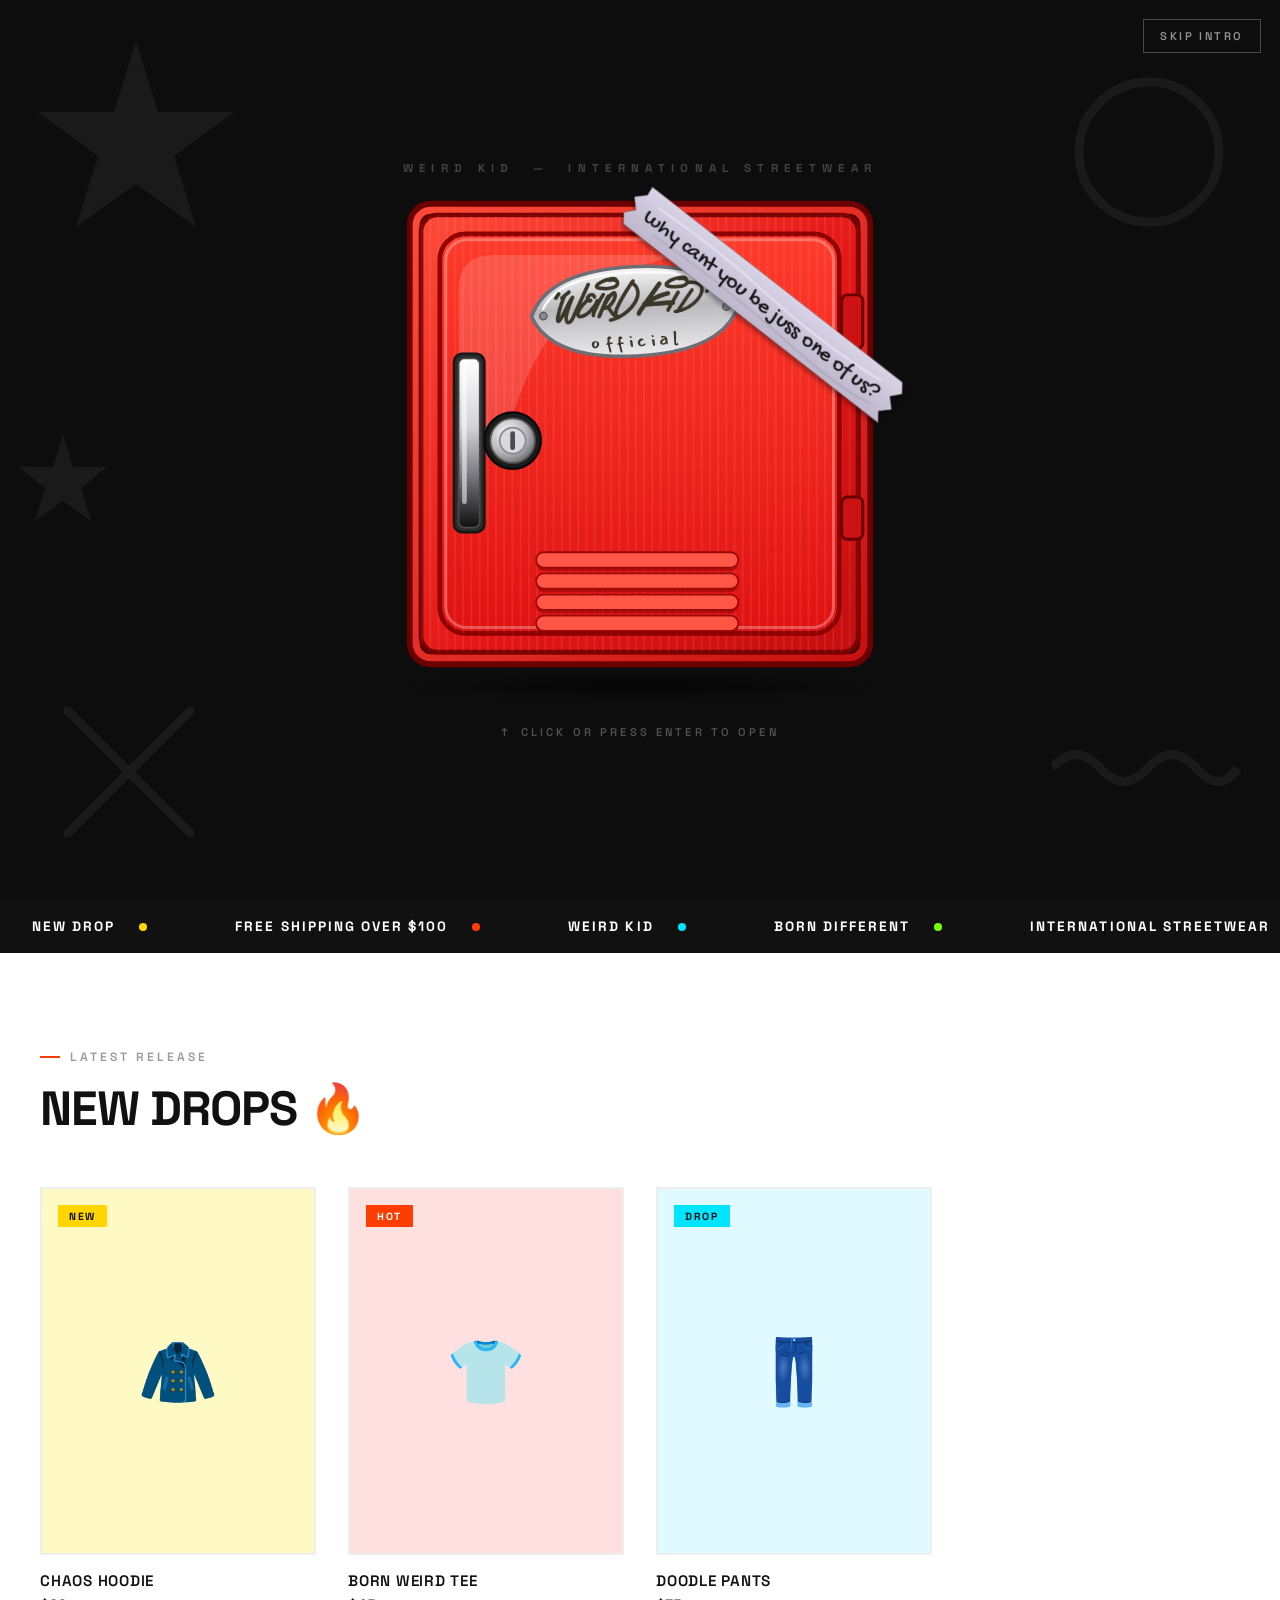
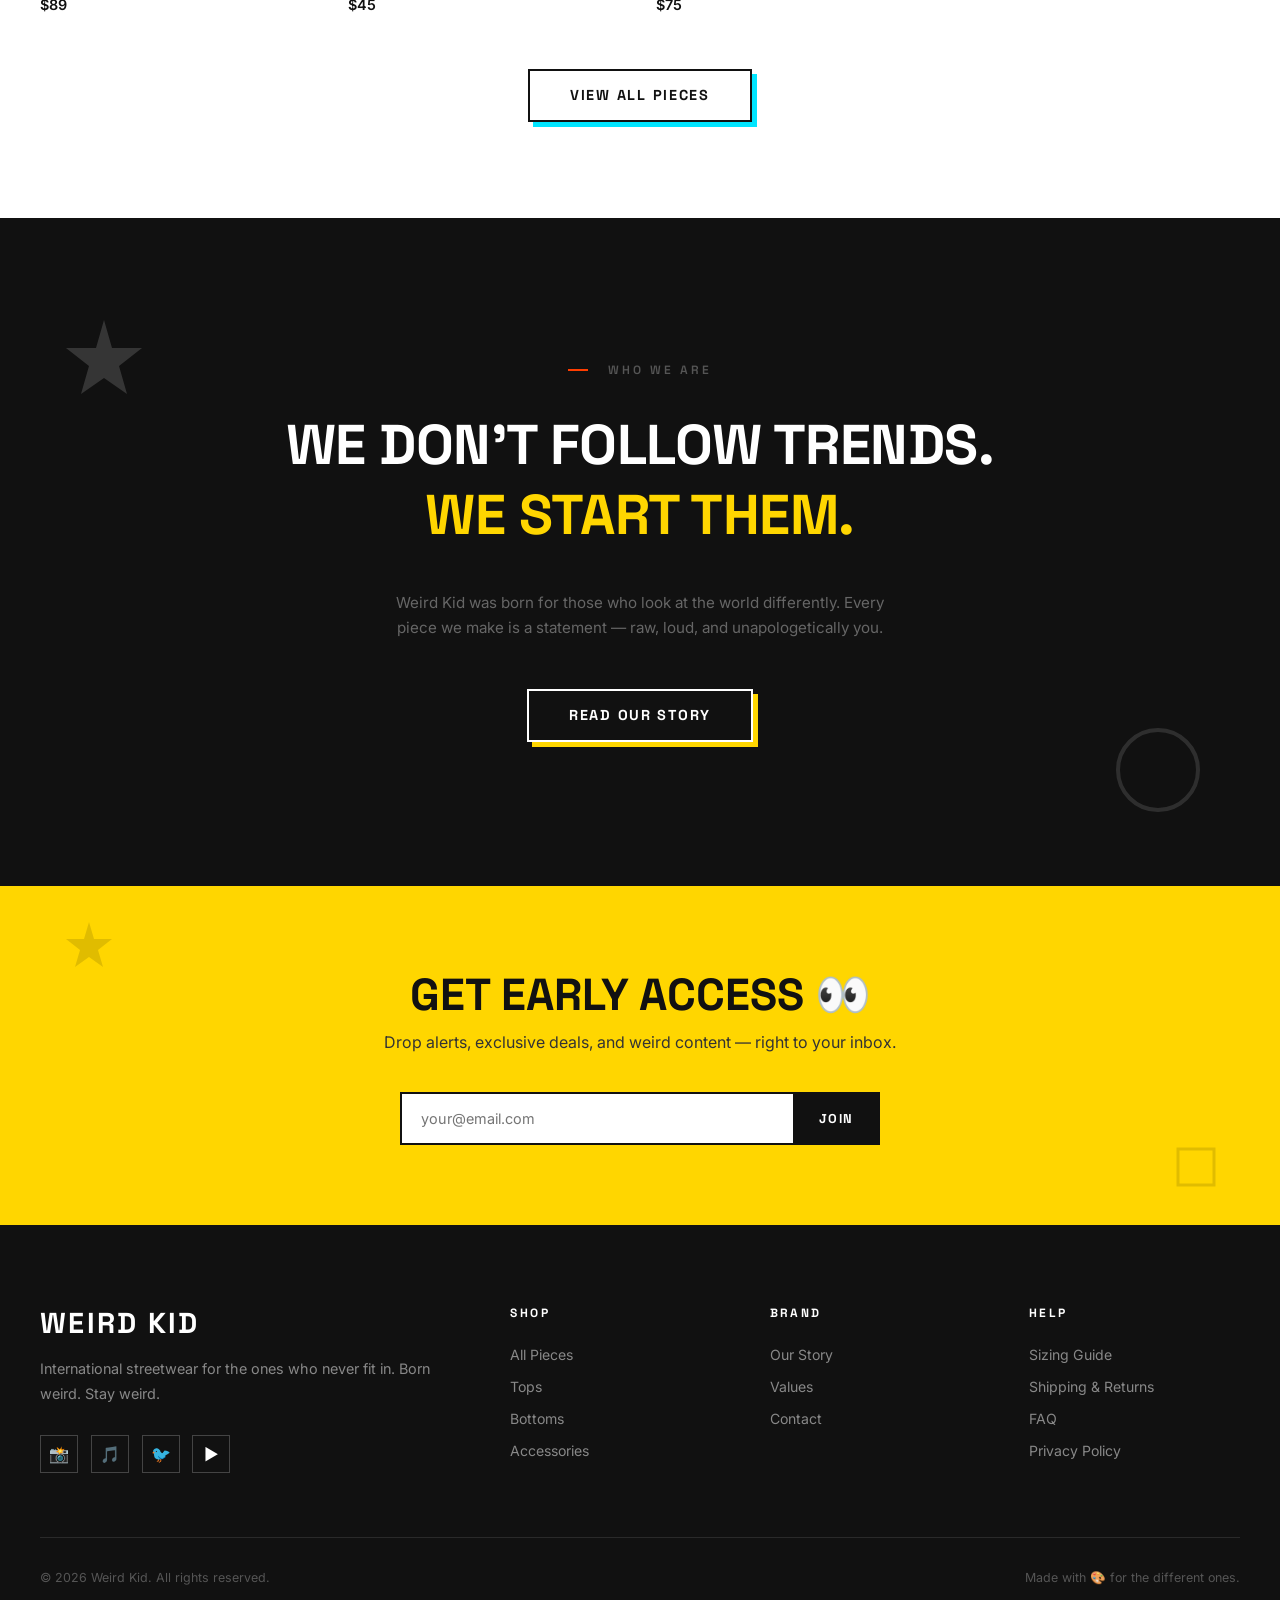
==== index.html @ 5d9c3b34 "Add Weird Kid site: locker intro with two sticky-note picker, collections filters Co-Authored-By: Cl" ====
<!DOCTYPE html>
<html lang="en">
<head>
  <meta charset="UTF-8" />
  <meta name="viewport" content="width=device-width, initial-scale=1.0" />
  <script>
    (function () {
      var r = document.documentElement;
      r.classList.add('js');
      try {
        if (sessionStorage.getItem('wk-intro') || (window.matchMedia && matchMedia('(prefers-reduced-motion: reduce)').matches)) r.classList.add('skip-intro');
      } catch (e) {}
    })();
  </script>
  <title>WEIRD KID — Born Weird. Stay Weird.</title>
  <meta name="description" content="Weird Kid — International Streetwear. Born Weird. Stay Weird." />
  <meta property="og:type" content="website" />
  <meta property="og:site_name" content="WEIRD KID" />
  <meta property="og:title" content="WEIRD KID — Born Weird. Stay Weird." />
  <meta property="og:description" content="Weird Kid — International Streetwear. Born Weird. Stay Weird." />
  <meta name="twitter:card" content="summary" />
  <link rel="preconnect" href="https://fonts.googleapis.com" />
  <link rel="preconnect" href="https://fonts.gstatic.com" crossorigin />
  <link rel="stylesheet" href="https://fonts.googleapis.com/css2?family=Space+Grotesk:wght@300;400;500;600;700&family=Inter:wght@300;400;500;600&family=Gochi+Hand&family=Mansalva&display=swap" />
  <link rel="stylesheet" href="css/style.css" />
  <link rel="icon" href="data:image/svg+xml,%3Csvg xmlns='http://www.w3.org/2000/svg' viewBox='0 0 100 100'%3E%3Ctext y='.9em' font-size='90'%3E%F0%9F%8E%A8%3C/text%3E%3C/svg%3E" />
  <style>
    /* ===== LOCKER INTRO OVERLAY ===== */
    #intro-overlay {
      position: fixed;
      inset: 0;
      z-index: 9999;
      background: #0d0d0d;
      display: none;
      flex-direction: column;
      align-items: center;
      justify-content: center;
      gap: 1.5rem;
      transition: opacity 0.7s ease;
      overflow: hidden;
    }
    #intro-overlay.fading {
      opacity: 0;
      pointer-events: none;
    }

    /* Subtle background doodles */
    .intro-bg-doodles {
      position: absolute;
      inset: 0;
      overflow: hidden;
      pointer-events: none;
      opacity: 0.05;
    }
    .intro-bg-doodles svg { position: absolute; }

    /* Brand label */
    .intro-brand-label {
      font-family: 'Space Grotesk', sans-serif;
      font-weight: 700;
      font-size: 0.72rem;
      letter-spacing: 0.55em;
      text-transform: uppercase;
      color: rgba(255,255,255,0.22);
      position: relative;
      z-index: 2;
      animation: fadeUp 0.8s ease both;
    }

    /* Scene wrapper */
    .intro-scene {
      --s: clamp(220px, min(62vh, 86vw), 470px);
      position: relative;
      z-index: 2;
      display: flex;
      flex-direction: column;
      align-items: center;
      animation: fadeUp 0.9s cubic-bezier(0.3,0,0.2,1) both 0.1s;
    }

    /* SVG locker container */
    #locker-svg-wrap {
      display: block;
      width: 100%;
      height: 100%;
    }

    /* ── Door: HTML element over SVG (CSS 3D works correctly here) ── */
    .locker-container {
      position: relative;
      width: var(--s);
      height: var(--s);
      cursor: pointer;
    }
    .locker-container:focus-visible {
      outline: 3px solid #FFD600;
      outline-offset: 10px;
    }
    .locker-container:hover {
      filter: drop-shadow(0 0 28px rgba(220,30,0,0.6));
    }

    /* Door hinges on the RIGHT, like the reference. Perspective sits on the parent. */
    .door-perspective {
      position: absolute;
      inset: 3.5%;                 /* door sits inside the 400-unit frame (14/400) */
      perspective: 1500px;
      perspective-origin: 100% 50%;
    }
    #door-3d {
      position: relative;
      width: 100%;
      height: 100%;
      transform-origin: right center;
      transform-style: preserve-3d;
      transition: transform 1.1s cubic-bezier(0.4, 0, 0.1, 1);
    }
    #door-3d.open { transform: rotateY(104deg); }
    /* tiny "come on, open me" crack on hover */
    .locker-container:hover #door-3d:not(.open) { transform: rotateY(7deg); }

    .door-face {
      position: absolute;
      inset: 0;
      backface-visibility: hidden;
      -webkit-backface-visibility: hidden;
    }
    .door-back {
      transform: rotateY(180deg);
      border-radius: 8px;
      border: 3px solid #5a0000;
      background:
        linear-gradient(90deg, #8d0909 0%, #c41414 100%);
      box-shadow: inset 0 0 0 10px rgba(0,0,0,0.12), inset 0 0 30px rgba(0,0,0,0.35);
    }

    /* Door SVG fills its container */
    .door-svg {
      width: 100%;
      height: 100%;
      display: block;
      overflow: visible;
    }

    /* Inside glow pulse */
    @keyframes glow-beat {
      0%,100% { opacity: 0.3; }
      50%      { opacity: 0.85; }
    }
    #inside-glow { animation: glow-beat 2.2s ease-in-out infinite; }

    /* Hint */
    .intro-hint {
      display: flex;
      align-items: center;
      gap: 0.6rem;
      color: rgba(255,255,255,0.28);
      font-family: 'Space Grotesk', sans-serif;
      font-weight: 600;
      font-size: 0.7rem;
      letter-spacing: 0.28em;
      text-transform: uppercase;
      position: relative;
      z-index: 2;
      animation: fadeUp 0.7s ease both 0.4s, hint-pulse 3s ease-in-out 1.5s infinite;
    }
    .hint-arrow { animation: hint-bounce 1.6s ease-in-out infinite; display:inline-block; }

    @keyframes fadeUp {
      from { opacity: 0; transform: translateY(28px); }
      to   { opacity: 1; transform: translateY(0); }
    }
    @keyframes hint-pulse {
      0%,100% { opacity: 0.3; }
      50%      { opacity: 0.85; }
    }
    @keyframes hint-bounce {
      0%,100% { transform: translateY(0); }
      50%      { transform: translateY(-5px); }
    }

    /* ===== STICKY NOTES (visitor picks where to start) ===== */
    #sticky-note {
      position: fixed;
      inset: 0;
      z-index: 10000;
      display: flex;
      flex-direction: column;
      align-items: center;
      justify-content: center;
      gap: 1.8rem;
      padding: 1.5rem;
      overflow-y: auto;
      pointer-events: none;
      opacity: 0;
      transition: opacity 0.3s ease;
    }
    #sticky-note.visible { opacity: 1; }

    .sticky-prompt {
      font-family: 'Space Grotesk', sans-serif;
      font-weight: 700;
      font-size: 0.72rem;
      letter-spacing: 0.4em;
      text-transform: uppercase;
      color: rgba(255,255,255,0.6);
      opacity: 0;
      transition: opacity 0.5s ease 0.6s;
    }
    #sticky-note.visible .sticky-prompt { opacity: 1; }

    .sticky-row {
      display: flex;
      gap: 2.4rem;
      flex-wrap: wrap;
      justify-content: center;
    }

    .sticky-inner {
      --r: -4deg;
      display: block;
      box-sizing: border-box;
      width: min(300px, 80vw);
      padding: 2.2rem 2.2rem 2.5rem;
      background: #FFD600;
      color: #111;
      text-decoration: none;
      text-align: center;
      position: relative;
      cursor: pointer;
      pointer-events: none;
      transform: rotate(var(--r));
      box-shadow:
        4px 4px 0px rgba(0,0,0,0.25),
        8px 8px 20px rgba(0,0,0,0.4);
      transition: transform 0.25s ease, box-shadow 0.25s ease;
    }
    .sticky-b { --r: 3deg; background: #00E5FF; }
    #sticky-note.visible .sticky-inner {
      pointer-events: auto;
      animation: stickyPop 0.55s cubic-bezier(0.34, 1.56, 0.64, 1) backwards;
    }
    #sticky-note.visible .sticky-b { animation-delay: 0.2s; }
    @keyframes stickyPop {
      from { transform: rotate(var(--r)) scale(0); }
      to   { transform: rotate(var(--r)) scale(1); }
    }
    .sticky-inner:hover,
    .sticky-inner:focus-visible {
      transform: rotate(0deg) scale(1.06) translateY(-6px);
      box-shadow: 6px 6px 0px rgba(0,0,0,0.25), 12px 14px 28px rgba(0,0,0,0.45);
      outline: none;
    }
    .sticky-inner:focus-visible { outline: 3px solid #fff; outline-offset: 6px; }

    /* tape at top */
    .sticky-inner::before {
      content: '';
      position: absolute;
      top: -14px;
      left: 50%;
      transform: translateX(-50%);
      width: 70px;
      height: 26px;
      background: rgba(255, 252, 200, 0.75);
      border: 1px solid rgba(200,175,80,0.4);
      box-shadow: 0 1px 4px rgba(0,0,0,0.2);
    }
    /* folded bottom-right corner */
    .sticky-inner::after {
      content: '';
      position: absolute;
      bottom: 0; right: 0;
      width: 0; height: 0;
      border-style: solid;
      border-width: 0 0 28px 28px;
      border-color: transparent transparent rgba(0,0,0,0.18) transparent;
    }

    .sticky-label {
      font-family: 'Space Grotesk', sans-serif;
      font-weight: 700;
      font-size: 0.65rem;
      letter-spacing: 0.3em;
      text-transform: uppercase;
      color: rgba(0,0,0,0.5);
      margin-bottom: 0.6rem;
    }
    .sticky-headline {
      font-family: 'Space Grotesk', sans-serif;
      font-weight: 800;
      font-size: 2rem;
      text-transform: uppercase;
      letter-spacing: -0.02em;
      color: #111;
      line-height: 1;
      margin-bottom: 0.6rem;
    }
    .sticky-sub {
      font-family: 'Space Grotesk', sans-serif;
      font-weight: 600;
      font-size: 0.75rem;
      letter-spacing: 0.15em;
      text-transform: uppercase;
      color: rgba(0,0,0,0.55);
    }
    @media (max-width: 640px) {
      .sticky-row { gap: 1.8rem; }
      .sticky-inner { padding: 1.6rem 1.6rem 1.8rem; }
      .sticky-headline { font-size: 1.6rem; }
    }

    /* Intro only shows with JS, and only once per session */
    .js:not(.skip-intro) #intro-overlay { display: flex; }
    html.js:not(.skip-intro), .js:not(.skip-intro) body { overflow: hidden; }
    .skip-intro #sticky-note { display: none; }
    .intro-skip {
      position: absolute;
      top: 1.2rem;
      right: 1.2rem;
      z-index: 3;
      background: transparent;
      color: rgba(255,255,255,0.55);
      border: 1px solid rgba(255,255,255,0.25);
      padding: 0.55rem 1rem;
      font-family: 'Space Grotesk', sans-serif;
      font-weight: 600;
      font-size: 0.7rem;
      letter-spacing: 0.22em;
      text-transform: uppercase;
      cursor: pointer;
      transition: color 0.2s, border-color 0.2s;
    }
    .intro-skip:hover, .intro-skip:focus-visible { color: #FFD600; border-color: #FFD600; outline: none; }
  </style>
</head>
<body>

  <!-- ============================================================
       LOCKER INTRO OVERLAY
  ============================================================ -->
  <div id="intro-overlay">

    <!-- Ghost doodles in bg -->
    <div class="intro-bg-doodles">
      <svg width="220" height="220" style="top:4%;left:2%">  <polygon points="110,5 132,76 208,76 148,120 170,191 110,148 50,191 72,120 12,76 88,76" fill="white"/></svg>
      <svg width="160" height="160" style="top:8%;right:4%"> <circle cx="80" cy="80" r="70" fill="none" stroke="white" stroke-width="9"/></svg>
      <svg width="130" height="130" style="bottom:7%;left:5%"><line x1="0" y1="0" x2="130" y2="130" stroke="white" stroke-width="9"/><line x1="130" y1="0" x2="0" y2="130" stroke="white" stroke-width="9"/></svg>
      <svg width="190" height="65"  style="bottom:11%;right:3%"><path d="M0,32 Q24,5 48,32 Q72,59 96,32 Q120,5 144,32 Q168,59 186,32" fill="none" stroke="white" stroke-width="9"/></svg>
      <svg width="100" height="100" style="top:48%;left:1%">  <polygon points="50,2 60,35 94,35 68,56 78,89 50,69 22,89 32,56 6,35 40,35" fill="white"/></svg>
    </div>

    <!-- Brand label -->
    <div class="intro-brand-label">Weird Kid &nbsp;—&nbsp; International Streetwear</div>

    <!-- Locker Scene -->
    <div class="intro-scene">

      <!-- Locker: body/inside SVG + hinged door -->
      <div class="locker-container" id="lockerContainer" role="button" tabindex="0" aria-label="Open the locker">

        <!-- LOCKER BODY + INSIDE (what you see when the door swings open) -->
        <svg id="locker-svg-wrap" viewBox="0 0 400 400" xmlns="http://www.w3.org/2000/svg" aria-hidden="true">
          <defs>
            <linearGradient id="gFrame" x1="0" y1="0" x2="1" y2="1">
              <stop offset="0%" stop-color="#FF4B3A"/>
              <stop offset="100%" stop-color="#C80F0F"/>
            </linearGradient>
            <linearGradient id="gInside" x1="0" y1="0" x2="1" y2="0">
              <stop offset="0%" stop-color="#0b0b0b"/>
              <stop offset="100%" stop-color="#1f1f1f"/>
            </linearGradient>
            <radialGradient id="gGlow" cx="50%" cy="50%" r="50%">
              <stop offset="0%" stop-color="#FFD84A" stop-opacity="0.75"/>
              <stop offset="100%" stop-color="#FF8C00" stop-opacity="0"/>
            </radialGradient>
          </defs>
          <rect x="4" y="4" width="392" height="392" rx="18" fill="url(#gFrame)" stroke="#6B0000" stroke-width="5"/>
          <rect x="14" y="14" width="372" height="372" rx="8" fill="url(#gInside)" stroke="#4a0000" stroke-width="3"/>
          <line x1="30" y1="150" x2="370" y2="150" stroke="#3a3a3a" stroke-width="5" stroke-linecap="round"/>
          <path d="M200 26 v22 q0 10 10 10" fill="none" stroke="#666" stroke-width="5" stroke-linecap="round"/>
          <circle id="inside-glow" cx="200" cy="215" r="150" fill="url(#gGlow)"/>
          <text x="200" y="245" text-anchor="middle" font-size="84">🧥</text>
          <text x="200" y="330" text-anchor="middle" font-family="'Space Grotesk',sans-serif" font-weight="700" font-size="15" fill="rgba(255,255,255,0.4)" letter-spacing="5">SHOP THE DROP</text>
        </svg>

        <!-- DOOR: hinged on the right. Front = cartoon art, back = plain inner door -->
        <div class="door-perspective">
          <div id="door-3d">
            <div class="door-face door-front">
              <svg class="door-svg" viewBox="14 14 372 372" xmlns="http://www.w3.org/2000/svg">
                <defs>
                  <linearGradient id="gDoor" x1="0" y1="0" x2="1" y2="1">
                    <stop offset="0%" stop-color="#FF4A38"/>
                    <stop offset="55%" stop-color="#E41616"/>
                    <stop offset="100%" stop-color="#C40E0E"/>
                  </linearGradient>
                  <linearGradient id="gPanel" x1="0" y1="0" x2="0" y2="1">
                    <stop offset="0%" stop-color="#FF3B2B"/>
                    <stop offset="100%" stop-color="#E01212"/>
                  </linearGradient>
                  <pattern id="pBrush" width="7" height="10" patternUnits="userSpaceOnUse">
                    <rect width="1.6" height="10" fill="rgba(255,255,255,0.07)"/>
                  </pattern>
                  <linearGradient id="gPlate" x1="0" y1="0" x2="0" y2="1">
                    <stop offset="0%" stop-color="#f7f7f7"/>
                    <stop offset="45%" stop-color="#b9b9bd"/>
                    <stop offset="100%" stop-color="#ececef"/>
                  </linearGradient>
                  <linearGradient id="gHandle" x1="0" y1="0" x2="0" y2="1">
                    <stop offset="0%" stop-color="#ffffff"/>
                    <stop offset="40%" stop-color="#d4d4d8"/>
                    <stop offset="68%" stop-color="#7c7c82"/>
                    <stop offset="100%" stop-color="#101010"/>
                  </linearGradient>
                  <radialGradient id="gLock" cx="38%" cy="35%" r="70%">
                    <stop offset="0%" stop-color="#ffffff"/>
                    <stop offset="60%" stop-color="#b8b8bd"/>
                    <stop offset="100%" stop-color="#6c6c72"/>
                  </radialGradient>
                  <linearGradient id="gTape" x1="0" y1="0" x2="0" y2="1">
                    <stop offset="0%" stop-color="#d9d3e6"/>
                    <stop offset="100%" stop-color="#bdb6cc"/>
                  </linearGradient>
                </defs>

                <!-- door slab -->
                <rect x="14" y="14" width="372" height="372" rx="14" fill="url(#gDoor)" stroke="#7A0000" stroke-width="4"/>
                <rect x="14" y="14" width="372" height="372" rx="14" fill="url(#pBrush)"/>
                <!-- raised inset panel -->
                <rect x="30" y="30" width="340" height="340" rx="22" fill="url(#gPanel)" stroke="#8f0000" stroke-width="4"/>
                <rect x="35" y="35" width="330" height="330" rx="18" fill="none" stroke="rgba(255,255,255,0.28)" stroke-width="2.5"/>
                <rect x="30" y="30" width="340" height="340" rx="22" fill="url(#pBrush)"/>
                <!-- glossy cartoon highlight -->
                <path d="M46 78 Q46 48 76 48 L236 48 Q120 70 88 200 Q46 200 46 156 Z" fill="rgba(255,255,255,0.15)"/>

                <!-- hinges (right edge) -->
                <rect x="372" y="82" width="18" height="46" rx="5" fill="#CC1212" stroke="#6a0000" stroke-width="2.5"/>
                <rect x="372" y="254" width="18" height="36" rx="5" fill="#CC1212" stroke="#6a0000" stroke-width="2.5"/>

                <!-- nameplate: your WEIRD KID wordmark on a chrome plate -->
                <g transform="rotate(-3 196 96)">
                  <path d="M108 96 C120 66 158 58 196 58 C234 58 272 66 284 96 C272 126 234 134 196 134 C158 134 120 126 108 96 Z" fill="url(#gPlate)" stroke="#6e6e74" stroke-width="3"/>
                  <path d="M118 90 C130 68 162 63 196 63 C230 63 262 68 274 90" fill="none" stroke="rgba(255,255,255,0.9)" stroke-width="2" stroke-linecap="round"/>
                  <circle cx="118" cy="96" r="3.2" fill="#8a8a90" stroke="#55555a" stroke-width="1"/>
                  <circle cx="274" cy="96" r="3.2" fill="#8a8a90" stroke="#55555a" stroke-width="1"/>
                  <image href="images/weird-kid-wordmark.png" x="126" y="64" width="140" height="42" preserveAspectRatio="xMidYMid meet"/>
                  <text x="196" y="126" text-anchor="middle" font-family="'Mansalva','Gochi Hand',cursive" font-size="17" letter-spacing="3" fill="#3a3829">official</text>
                </g>

                <!-- chrome handle -->
                <rect x="42" y="132" width="26" height="152" rx="7" fill="#2b2b2b" stroke="#161616" stroke-width="2"/>
                <rect x="46" y="136" width="18" height="144" rx="5" fill="url(#gHandle)" stroke="#4a4a4a" stroke-width="1.5"/>
                <rect x="49" y="140" width="4" height="120" rx="2" fill="rgba(255,255,255,0.55)"/>

                <!-- keyhole lock -->
                <circle cx="92" cy="206" r="24" fill="#1c1c1c" stroke="#0a0a0a" stroke-width="2"/>
                <circle cx="92" cy="206" r="19" fill="url(#gLock)" stroke="#555" stroke-width="1.5"/>
                <circle cx="92" cy="206" r="11" fill="#d9d9dd" stroke="#8a8a90" stroke-width="1.5"/>
                <rect x="90" y="198" width="4" height="16" rx="2" fill="#4a4a50"/>

                <!-- louvers -->
                <g>
                  <rect x="112" y="304" width="172" height="13" rx="6.5" fill="#8a0000" opacity="0.55"/>
                  <rect x="112" y="301" width="172" height="13" rx="6.5" fill="#FF5646" stroke="#9a0a0a" stroke-width="1.5"/>
                  <rect x="112" y="322" width="172" height="13" rx="6.5" fill="#8a0000" opacity="0.55"/>
                  <rect x="112" y="319" width="172" height="13" rx="6.5" fill="#FF5646" stroke="#9a0a0a" stroke-width="1.5"/>
                  <rect x="112" y="340" width="172" height="13" rx="6.5" fill="#8a0000" opacity="0.55"/>
                  <rect x="112" y="337" width="172" height="13" rx="6.5" fill="#FF5646" stroke="#9a0a0a" stroke-width="1.5"/>
                  <rect x="112" y="358" width="172" height="13" rx="6.5" fill="#8a0000" opacity="0.55"/>
                  <rect x="112" y="355" width="172" height="13" rx="6.5" fill="#FF5646" stroke="#9a0a0a" stroke-width="1.5"/>
                </g>

                <!-- taped note -->
                <g transform="translate(305 89) rotate(38)" style="filter: drop-shadow(1px 3px 2px rgba(0,0,0,0.35));">
                  <path d="M-135 -20 H135 L141 -12 L134 -4 L142 4 L134 12 L140 20 H-135 L-141 12 L-134 4 L-142 -4 L-134 -12 Z" fill="url(#gTape)" stroke="rgba(0,0,0,0.18)" stroke-width="1"/>
                  <path d="M-120 -9 Q-60 -13 0 -8 T120 -10" fill="none" stroke="rgba(255,255,255,0.35)" stroke-width="2"/>
                  <path d="M-110 12 Q-40 8 30 13 T125 11" fill="none" stroke="rgba(0,0,0,0.07)" stroke-width="2"/>
                  <text x="0" y="6" text-anchor="middle" textLength="250" lengthAdjust="spacingAndGlyphs" font-family="'Gochi Hand','Mansalva',cursive" font-size="19" fill="#161616">why cant you be juss one of us?</text>
                </g>
              </svg>
            </div>
            <div class="door-face door-back"></div>
          </div>
        </div>

      </div><!-- /locker-container -->

      <!-- Floor shadow div -->
      <div style="width:var(--s);height:30px;background:radial-gradient(ellipse at center,rgba(0,0,0,0.6) 0%,transparent 70%);margin-top:2px;"></div>

    </div><!-- /intro-scene -->

    <button type="button" class="intro-skip" id="introSkip">Skip intro</button>

    <!-- Hint -->
    <div class="intro-hint">
      <span class="hint-arrow">↑</span>
      <span>Click or press Enter to open</span>
    </div>

  </div><!-- /intro-overlay -->

  <!-- ===== STICKY NOTES (pop out after the locker opens; visitor chooses) ===== -->
  <div id="sticky-note" role="group" aria-label="Choose where to start">
    <p class="sticky-prompt">Pick your pile</p>
    <div class="sticky-row">
      <a class="sticky-inner sticky-a" href="collections.html?filter=new">
        <div class="sticky-label">✦ Just Dropped ✦</div>
        <div class="sticky-headline">New<br>Collection</div>
        <div class="sticky-sub">Click to explore →</div>
      </a>
      <a class="sticky-inner sticky-b" href="collections.html?filter=basics">
        <div class="sticky-label">✦ Everyday ✦</div>
        <div class="sticky-headline">Basic<br>Apparel</div>
        <div class="sticky-sub">Tees &amp; crewnecks →</div>
      </a>
    </div>
  </div>

  <!-- ============================================================
       INTRO INTERACTION SCRIPT
  ============================================================ -->
  <script>
    (function () {
      var root       = document.documentElement;
      var overlay    = document.getElementById('intro-overlay');
      var wrap       = document.getElementById('lockerContainer');
      var door       = document.getElementById('door-3d');
      var stickyNote = document.getElementById('sticky-note');
      var skipBtn    = document.getElementById('introSkip');
      var hintText   = document.querySelector('.intro-hint span:last-child');
      var clicked    = false;
      var timers     = [];

      function later(fn, ms) { timers.push(setTimeout(fn, ms)); }
      function markSeen() { try { sessionStorage.setItem('wk-intro', '1'); } catch (e) {} }

      function openLocker() {
        if (clicked) return;
        clicked = true;
        markSeen();

        // 1. Swing the door open
        door.classList.add('open');

        // 2. Once it's open, two sticky notes pop out. They stay until the visitor picks one.
        later(function () {
          stickyNote.classList.add('visible');
          if (hintText) hintText.textContent = 'Pick one to start shopping';
          var first = stickyNote.querySelector('.sticky-inner');
          if (first) first.focus({ preventScroll: true });
        }, 1050);
      }

      // Picking a note fades the intro out, then goes to the collections page
      Array.prototype.forEach.call(stickyNote.querySelectorAll('.sticky-inner'), function (note) {
        note.addEventListener('click', function (e) {
          e.preventDefault();
          var href = note.getAttribute('href');
          overlay.classList.add('fading');
          stickyNote.style.opacity = '0';
          setTimeout(function () { window.location.href = href; }, 450);
        });
      });

      // Skip: stay on the homepage
      function skip() {
        timers.forEach(clearTimeout);
        clicked = true;
        markSeen();
        stickyNote.classList.remove('visible');
        overlay.classList.add('fading');
        setTimeout(function () { root.classList.add('skip-intro'); }, 700);
      }

      wrap.addEventListener('click', openLocker);
      wrap.addEventListener('keydown', function (e) {
        if (e.key === 'Enter' || e.key === ' ') { e.preventDefault(); openLocker(); }
      });
      skipBtn.addEventListener('click', skip);
    })();
  </script>

  <!-- ===== NAVBAR ===== -->
  <nav class="navbar">
    <a href="index.html" class="navbar-logo">WEIRD KID</a>
    <ul class="navbar-links">
      <li><a href="index.html">Home</a></li>
      <li><a href="collections.html">Collections</a></li>
      <li><a href="about.html">About</a></li>
      <li><a href="contact.html">Contact</a></li>
    </ul>
    <div class="navbar-right">
      <a class="nav-bag" href="collections.html" title="Shop" aria-label="Shop">🛍️</a>
      <button class="hamburger" aria-label="Menu" aria-expanded="false" aria-controls="mobile-menu">
        <span></span><span></span><span></span>
      </button>
    </div>
  </nav>

  <!-- Mobile Menu -->
  <div class="mobile-menu" id="mobile-menu">
    <a href="index.html">Home</a>
    <a href="collections.html">Collections</a>
    <a href="about.html">About</a>
    <a href="contact.html">Contact</a>
  </div>

  <!-- ===== HERO ===== -->
  <section class="hero">

    <!-- Doodle decorations -->
    <div class="doodle d-float" style="top:12%; left:6%;">
      <svg width="70" height="70" viewBox="0 0 70 70"><polygon points="35,2 42,26 68,26 47,42 55,66 35,52 15,66 23,42 2,26 28,26" fill="#FFD600"/></svg>
    </div>
    <div class="doodle d-float-r" style="top:15%; right:8%;">
      <svg width="55" height="55" viewBox="0 0 55 55"><circle cx="27.5" cy="27.5" r="24" fill="none" stroke="#FF3D00" stroke-width="4"/><line x1="27.5" y1="3.5" x2="27.5" y2="51.5" stroke="#FF3D00" stroke-width="4"/><line x1="3.5" y1="27.5" x2="51.5" y2="27.5" stroke="#FF3D00" stroke-width="4"/></svg>
    </div>
    <div class="doodle d-spin" style="bottom:25%; left:4%;">
      <svg width="50" height="50" viewBox="0 0 50 50"><path d="M25,2 L30,20 L48,25 L30,30 L25,48 L20,30 L2,25 L20,20 Z" fill="#00E5FF"/></svg>
    </div>
    <div class="doodle d-wiggle" style="bottom:20%; right:5%;">
      <svg width="60" height="40" viewBox="0 0 60 40" fill="none"><path d="M2,20 Q10,2 18,20 Q26,38 34,20 Q42,2 50,20 Q58,38 62,20" stroke="#E040FB" stroke-width="4" stroke-linecap="round"/></svg>
    </div>
    <div class="doodle d-pulse" style="top:40%; left:2%;">
      <svg width="36" height="36" viewBox="0 0 36 36"><line x1="0" y1="0" x2="36" y2="36" stroke="#76FF03" stroke-width="5" stroke-linecap="round"/><line x1="36" y1="0" x2="0" y2="36" stroke="#76FF03" stroke-width="5" stroke-linecap="round"/></svg>
    </div>
    <div class="doodle d-float-slow" style="top:35%; right:3%;">
      <svg width="45" height="60" viewBox="0 0 45 60"><path d="M22.5,2 L30,15 L44,15 L33,24 L37,38 L22.5,30 L8,38 L12,24 L1,15 L15,15 Z" fill="none" stroke="#FF6D00" stroke-width="3"/></svg>
    </div>
    <div class="doodle d-float-r" style="top:65%; left:8%;">
      <svg width="40" height="20" viewBox="0 0 40 20" fill="none"><path d="M0,10 L38,10 M28,2 L38,10 L28,18" stroke="#FFD600" stroke-width="3.5" stroke-linecap="round" stroke-linejoin="round"/></svg>
    </div>
    <div class="doodle d-spin" style="top:55%; right:9%;">
      <svg width="44" height="44" viewBox="0 0 44 44"><rect x="2" y="2" width="40" height="40" fill="none" stroke="#FF3D00" stroke-width="3" rx="2"/><rect x="12" y="12" width="20" height="20" fill="#FF3D00" opacity="0.3"/></svg>
    </div>

    <!-- Content -->
    <div class="hero-eyebrow fade-in fade-in-1">International Streetwear</div>
    <h1 class="hero-title fade-in fade-in-2">
      Born<br>
      <span class="outline-text">Weird.</span><br>
      Stay Weird.
    </h1>
    <p class="hero-subtitle fade-in fade-in-3">
      Clothing for the ones who never fit in — and never wanted to.
    </p>
    <div class="hero-cta fade-in fade-in-4">
      <a href="collections.html" class="btn">Shop the Drop</a>
      <a href="about.html" class="btn btn-outline">Our Story</a>
    </div>
  </section>

  <!-- ===== MARQUEE ===== -->
  <div class="marquee-section">
    <div class="marquee-track">
      <!-- First set -->
      <span class="marquee-item">New Drop <span class="marquee-sep" style="background:#FFD600;"></span></span>
      <span class="marquee-item">Free Shipping Over $100 <span class="marquee-sep" style="background:#FF3D00;"></span></span>
      <span class="marquee-item">Weird Kid <span class="marquee-sep" style="background:#00E5FF;"></span></span>
      <span class="marquee-item">Born Different <span class="marquee-sep" style="background:#76FF03;"></span></span>
      <span class="marquee-item">International Streetwear <span class="marquee-sep" style="background:#E040FB;"></span></span>
      <span class="marquee-item">Est. 2024 <span class="marquee-sep" style="background:#FF6D00;"></span></span>
      <span class="marquee-item">Stay Weird <span class="marquee-sep" style="background:#FFD600;"></span></span>
      <!-- Duplicate for seamless loop -->
      <span class="marquee-item">New Drop <span class="marquee-sep" style="background:#FFD600;"></span></span>
      <span class="marquee-item">Free Shipping Over $100 <span class="marquee-sep" style="background:#FF3D00;"></span></span>
      <span class="marquee-item">Weird Kid <span class="marquee-sep" style="background:#00E5FF;"></span></span>
      <span class="marquee-item">Born Different <span class="marquee-sep" style="background:#76FF03;"></span></span>
      <span class="marquee-item">International Streetwear <span class="marquee-sep" style="background:#E040FB;"></span></span>
      <span class="marquee-item">Est. 2024 <span class="marquee-sep" style="background:#FF6D00;"></span></span>
      <span class="marquee-item">Stay Weird <span class="marquee-sep" style="background:#FFD600;"></span></span>
    </div>
  </div>

  <!-- ===== FEATURED PRODUCTS ===== -->
  <div class="section">
    <div class="reveal">
      <p class="section-label">Latest Release</p>
      <h2 class="section-title">New Drops 🔥</h2>
    </div>

    <div class="product-grid">

      <a href="collections.html" class="product-card reveal">
        <div class="product-card-img">
          <div class="product-placeholder" style="background:#FFF9C4;">🧥</div>
          <div class="product-tag" style="background:#FFD600; color:#111;">NEW</div>
        </div>
        <div class="product-card-info">
          <div class="product-card-name">Chaos Hoodie</div>
          <div class="product-card-price"><strong>$89</strong></div>
        </div>
      </a>

      <a href="collections.html" class="product-card reveal">
        <div class="product-card-img">
          <div class="product-placeholder" style="background:#FFE0E0;">👕</div>
          <div class="product-tag" style="background:#FF3D00; color:#fff;">HOT</div>
        </div>
        <div class="product-card-info">
          <div class="product-card-name">Born Weird Tee</div>
          <div class="product-card-price"><strong>$45</strong></div>
        </div>
      </a>

      <a href="collections.html" class="product-card reveal">
        <div class="product-card-img">
          <div class="product-placeholder" style="background:#E0FAFF;">👖</div>
          <div class="product-tag" style="background:#00E5FF; color:#111;">DROP</div>
        </div>
        <div class="product-card-info">
          <div class="product-card-name">Doodle Pants</div>
          <div class="product-card-price"><strong>$75</strong></div>
        </div>
      </a>

    </div>

    <div style="text-align:center; margin-top:3rem;" class="reveal">
      <a href="collections.html" class="btn btn-outline">View All Pieces</a>
    </div>
  </div>

  <!-- ===== MANIFESTO ===== -->
  <section class="manifesto-section">

    <!-- Doodles (white) -->
    <div class="doodle d-spin" style="top:15%; left:5%; opacity:0.15;">
      <svg width="80" height="80" viewBox="0 0 80 80"><polygon points="40,2 48,30 78,30 55,48 63,76 40,60 17,76 25,48 2,30 32,30" fill="white"/></svg>
    </div>
    <div class="doodle d-float" style="bottom:10%; right:6%; opacity:0.12;">
      <svg width="90" height="90" viewBox="0 0 90 90"><circle cx="45" cy="45" r="40" fill="none" stroke="white" stroke-width="4"/></svg>
    </div>

    <div style="position:relative; z-index:2;">
      <p class="section-label" style="color:#555; justify-content:center; margin-bottom:2rem;">
        <span style="background:#555;"></span> Who We Are
      </p>
      <p class="manifesto-quote reveal">
        We don't follow trends.<br>
        <span style="color:#FFD600;">We start them.</span>
      </p>
      <p style="color:#666; max-width:500px; margin:0 auto 3rem; line-height:1.7; font-size:0.95rem;" class="reveal">
        Weird Kid was born for those who look at the world differently.
        Every piece we make is a statement — raw, loud, and unapologetically you.
      </p>
      <div class="reveal">
        <a href="about.html" class="btn" style="border-color:#fff; color:#fff; background:transparent;">
          Read Our Story
        </a>
      </div>
    </div>
  </section>

  <!-- ===== NEWSLETTER ===== -->
  <section class="newsletter-section">
    <!-- Doodles -->
    <div class="doodle d-wiggle" style="top:10%; left:5%;">
      <svg width="50" height="50" viewBox="0 0 50 50"><polygon points="25,2 30,19 48,19 34,30 39,47 25,37 11,47 16,30 2,19 20,19" fill="rgba(0,0,0,0.12)"/></svg>
    </div>
    <div class="doodle d-float-r" style="bottom:10%; right:5%;">
      <svg width="40" height="40" viewBox="0 0 40 40"><rect x="2" y="2" width="36" height="36" fill="none" stroke="rgba(0,0,0,0.12)" stroke-width="3"/></svg>
    </div>

    <div style="position:relative; z-index:2;">
      <h2 class="reveal">Get Early Access 👀</h2>
      <p class="reveal">Drop alerts, exclusive deals, and weird content — right to your inbox.</p>
      <form class="newsletter-form reveal">
        <input type="email" name="email" autocomplete="email" aria-label="Email address" placeholder="your@email.com" required />
        <button type="submit">JOIN</button>
      </form>
    </div>
  </section>

  <!-- ===== FOOTER ===== -->
  <footer class="footer">
    <div class="footer-inner">
      <div class="footer-grid">
        <div>
          <div class="footer-brand-name">WEIRD KID</div>
          <p class="footer-desc">International streetwear for the ones who never fit in. Born weird. Stay weird.</p>
          <div class="footer-socials">
            <a href="#" class="social-btn" title="Instagram" aria-label="Instagram">📸</a>
            <a href="#" class="social-btn" title="TikTok" aria-label="TikTok">🎵</a>
            <a href="#" class="social-btn" title="Twitter/X" aria-label="Twitter/X">🐦</a>
            <a href="#" class="social-btn" title="YouTube" aria-label="YouTube">▶️</a>
          </div>
        </div>
        <div class="footer-col">
          <h4>Shop</h4>
          <ul>
            <li><a href="collections.html">All Pieces</a></li>
            <li><a href="collections.html?filter=tops">Tops</a></li>
            <li><a href="collections.html?filter=bottoms">Bottoms</a></li>
            <li><a href="collections.html?filter=accessories">Accessories</a></li>
          </ul>
        </div>
        <div class="footer-col">
          <h4>Brand</h4>
          <ul>
            <li><a href="about.html">Our Story</a></li>
            <li><a href="about.html">Values</a></li>
            <li><a href="contact.html">Contact</a></li>
          </ul>
        </div>
        <div class="footer-col">
          <h4>Help</h4>
          <ul>
            <li><a href="contact.html#faq">Sizing Guide</a></li>
            <li><a href="contact.html#faq">Shipping & Returns</a></li>
            <li><a href="contact.html#faq">FAQ</a></li>
            <li><a href="#">Privacy Policy</a></li>
          </ul>
        </div>
      </div>
      <div class="footer-bottom">
        <span>© <span data-year>2026</span> Weird Kid. All rights reserved.</span>
        <span>Made with 🎨 for the different ones.</span>
      </div>
    </div>
  </footer>

  <script src="js/main.js"></script>
</body>
</html>
---- css/style.css ----
/* ===== CSS VARIABLES ===== */
:root {
  --red: #FF3D00;
  --yellow: #FFD600;
  --cyan: #00E5FF;
  --green: #76FF03;
  --purple: #E040FB;
  --orange: #FF6D00;
  --black: #111111;
  --white: #FFFFFF;
  --gray: #f5f5f5;
}

/* ===== RESET ===== */
*, *::before, *::after {
  box-sizing: border-box;
  margin: 0;
  padding: 0;
}

html { scroll-behavior: smooth; scroll-padding-top: 90px; }

body {
  background: var(--white);
  color: var(--black);
  font-family: 'Inter', sans-serif;
  overflow-x: hidden;
}

h1, h2, h3, h4, h5, h6 {
  font-family: 'Space Grotesk', sans-serif;
  font-weight: 700;
}

a { color: inherit; }

/* ===== NAVBAR ===== */
.navbar {
  position: fixed;
  top: 0; left: 0; right: 0;
  z-index: 1000;
  display: flex;
  align-items: center;
  justify-content: space-between;
  padding: 1.2rem 2.5rem;
  background: rgba(255, 255, 255, 0.92);
  backdrop-filter: blur(12px);
  border-bottom: 2px solid var(--black);
}

.navbar-logo {
  font-family: 'Space Grotesk', sans-serif;
  font-weight: 700;
  font-size: 1.4rem;
  letter-spacing: 0.08em;
  text-decoration: none;
  color: var(--black);
  position: relative;
  display: inline-block;
}

.navbar-logo::after {
  content: '';
  position: absolute;
  bottom: -3px; left: 0;
  width: 100%; height: 3px;
  background: var(--yellow);
}

.navbar-links {
  display: flex;
  gap: 2.2rem;
  list-style: none;
}

.navbar-links a {
  text-decoration: none;
  color: var(--black);
  font-weight: 500;
  font-size: 0.85rem;
  letter-spacing: 0.08em;
  text-transform: uppercase;
  position: relative;
  transition: color 0.2s;
}

.navbar-links a::after {
  content: '';
  position: absolute;
  bottom: -3px; left: 0;
  width: 0; height: 2px;
  background: var(--red);
  transition: width 0.3s;
}

.navbar-links a:hover::after,
.navbar-links a.active::after { width: 100%; }

.navbar-right {
  display: flex;
  align-items: center;
  gap: 1.2rem;
}

.nav-bag {
  font-size: 1.3rem;
  cursor: pointer;
  transition: transform 0.2s;
  text-decoration: none;
}
.nav-bag:hover { transform: scale(1.2) rotate(-10deg); }

.hamburger {
  display: none;
  flex-direction: column;
  gap: 5px;
  cursor: pointer;
  background: none;
  border: none;
  padding: 4px;
}
.hamburger span {
  display: block;
  width: 24px; height: 2px;
  background: var(--black);
  transition: all 0.3s;
}

.mobile-menu {
  display: none;
  position: fixed;
  top: var(--nav-h, 70px); left: 0; right: 0;
  background: white;
  border-bottom: 2px solid var(--black);
  padding: 1.5rem 2.5rem;
  z-index: 999;
  flex-direction: column;
  gap: 1.2rem;
}
.mobile-menu a {
  text-decoration: none;
  color: var(--black);
  font-family: 'Space Grotesk', sans-serif;
  font-weight: 600;
  font-size: 1.1rem;
  text-transform: uppercase;
  letter-spacing: 0.08em;
}
.mobile-menu.open { display: flex; }
.mobile-menu a.active { color: var(--red); }

/* ===== BUTTONS ===== */
/* Offset shadow is a real box-shadow (the old ::after sat behind dark sections) */
.btn {
  --btn-shadow: var(--yellow);
  display: inline-block;
  padding: 0.95rem 2.5rem;
  background: var(--black);
  color: var(--white);
  font-family: 'Space Grotesk', sans-serif;
  font-weight: 700;
  font-size: 0.9rem;
  letter-spacing: 0.12em;
  text-transform: uppercase;
  text-decoration: none;
  border: 2px solid var(--black);
  box-shadow: 5px 5px 0 var(--btn-shadow);
  transition: transform 0.2s, box-shadow 0.2s;
  cursor: pointer;
}
.btn:hover { transform: translate(-3px, -3px); box-shadow: 8px 8px 0 var(--btn-shadow); }
.btn:active { transform: translate(0, 0); box-shadow: 5px 5px 0 var(--btn-shadow); }

.btn-outline {
  --btn-shadow: var(--cyan);
  background: transparent;
  color: var(--black);
}

.btn-red { --btn-shadow: var(--black); background: var(--red); border-color: var(--red); }

/* ===== DOODLE ANIMATIONS ===== */
@keyframes float {
  0%, 100% { transform: translateY(0) rotate(0deg); }
  50% { transform: translateY(-18px) rotate(8deg); }
}
@keyframes float-r {
  0%, 100% { transform: translateY(0) rotate(0deg); }
  50% { transform: translateY(14px) rotate(-8deg); }
}
@keyframes spin-slow {
  from { transform: rotate(0deg); }
  to { transform: rotate(360deg); }
}
@keyframes wiggle {
  0%, 100% { transform: rotate(-6deg); }
  50% { transform: rotate(6deg); }
}
@keyframes pulse-s {
  0%, 100% { transform: scale(1); }
  50% { transform: scale(1.15); }
}

.d-float { animation: float 4s ease-in-out infinite; }
.d-float-r { animation: float-r 3.5s ease-in-out infinite; }
.d-spin { animation: spin-slow 10s linear infinite; }
.d-wiggle { animation: wiggle 2.5s ease-in-out infinite; }
.d-pulse { animation: pulse-s 2.5s ease-in-out infinite; }
.d-float-slow { animation: float 6s ease-in-out infinite; }

.doodle {
  position: absolute;
  pointer-events: none;
  user-select: none;
}

/* ===== HERO ===== */
.hero {
  min-height: 100vh;
  display: flex;
  flex-direction: column;
  align-items: center;
  justify-content: center;
  text-align: center;
  padding: 9rem 2rem 5rem;
  position: relative;
  overflow: hidden;
}

.hero-eyebrow {
  font-size: 0.8rem;
  font-family: 'Space Grotesk', sans-serif;
  font-weight: 600;
  letter-spacing: 0.25em;
  text-transform: uppercase;
  color: #888;
  margin-bottom: 1.5rem;
  position: relative;
  z-index: 2;
  display: flex;
  align-items: center;
  gap: 0.8rem;
}
.hero-eyebrow::before,
.hero-eyebrow::after {
  content: '';
  display: inline-block;
  width: 30px; height: 2px;
  background: #bbb;
}

.hero-title {
  font-size: clamp(3.5rem, 11vw, 10rem);
  line-height: 0.95;
  letter-spacing: -0.03em;
  text-transform: uppercase;
  margin-bottom: 2rem;
  position: relative;
  z-index: 2;
}

.hero-title .outline-text {
  -webkit-text-stroke: 3px var(--black);
  color: transparent;
}

.hero-subtitle {
  font-size: 1rem;
  color: #666;
  margin-bottom: 3rem;
  font-weight: 400;
  z-index: 2;
  position: relative;
  max-width: 400px;
  line-height: 1.6;
}

.hero-cta {
  display: flex;
  gap: 1rem;
  position: relative;
  z-index: 2;
  flex-wrap: wrap;
  justify-content: center;
}

/* ===== MARQUEE ===== */
.marquee-section {
  background: var(--black);
  color: var(--white);
  padding: 1rem 0;
  overflow: hidden;
  border-top: 2px solid var(--black);
  border-bottom: 2px solid var(--black);
}

.marquee-track {
  display: flex;
  gap: 0;
  animation: marquee-scroll 25s linear infinite;
  white-space: nowrap;
  width: max-content;
}

@keyframes marquee-scroll {
  from { transform: translateX(0); }
  to { transform: translateX(-50%); }
}

.marquee-item {
  font-family: 'Space Grotesk', sans-serif;
  font-weight: 700;
  font-size: 0.85rem;
  letter-spacing: 0.15em;
  text-transform: uppercase;
  display: inline-flex;
  align-items: center;
  gap: 0;
  padding: 0 2rem;
}

.marquee-sep {
  display: inline-block;
  width: 8px; height: 8px;
  border-radius: 50%;
  margin: 0 1.5rem;
  vertical-align: middle;
}

/* ===== SECTIONS ===== */
.section {
  padding: 6rem 2.5rem;
  max-width: 1300px;
  margin: 0 auto;
}

.section-full {
  padding: 6rem 2.5rem;
}

.section-title {
  font-size: clamp(2rem, 5vw, 3rem);
  text-transform: uppercase;
  letter-spacing: -0.02em;
  margin-bottom: 3rem;
}

.section-label {
  font-size: 0.75rem;
  font-family: 'Space Grotesk', sans-serif;
  font-weight: 600;
  letter-spacing: 0.25em;
  text-transform: uppercase;
  color: #999;
  display: flex;
  align-items: center;
  gap: 0.6rem;
  margin-bottom: 0.8rem;
}
.section-label::before {
  content: '';
  display: inline-block;
  width: 20px; height: 2px;
  background: var(--red);
}

/* ===== PRODUCT CARDS ===== */
.product-grid {
  display: grid;
  grid-template-columns: repeat(auto-fill, minmax(270px, 1fr));
  gap: 2rem;
}

.product-card {
  cursor: pointer;
  display: block;
  text-decoration: none;
  color: var(--black);
}

.product-card-img {
  width: 100%;
  aspect-ratio: 3 / 4;
  overflow: hidden;
  position: relative;
  border: 2px solid #eee;
  transition: border-color 0.3s;
}
.product-card:hover .product-card-img { border-color: var(--black); }

.product-card-img img {
  width: 100%; height: 100%;
  object-fit: cover;
  transition: transform 0.5s ease;
}
.product-card:hover .product-card-img img { transform: scale(1.06); }

.product-placeholder {
  width: 100%; height: 100%;
  display: flex;
  align-items: center;
  justify-content: center;
  font-size: 4rem;
  position: relative;
}

.product-card-info {
  padding: 1rem 0 0.5rem;
}
.product-card-name {
  font-family: 'Space Grotesk', sans-serif;
  font-weight: 600;
  font-size: 0.95rem;
  text-transform: uppercase;
  letter-spacing: 0.05em;
  margin-bottom: 0.4rem;
}
.product-card-price {
  font-size: 0.9rem;
  color: #666;
}
.product-card-price strong {
  color: var(--black);
  font-weight: 600;
}

.product-tag {
  position: absolute;
  top: 1rem; left: 1rem;
  font-family: 'Space Grotesk', sans-serif;
  font-weight: 700;
  font-size: 0.65rem;
  letter-spacing: 0.15em;
  text-transform: uppercase;
  padding: 0.3rem 0.7rem;
  z-index: 1;
}

/* ===== MANIFESTO ===== */
.manifesto-section {
  background: var(--black);
  color: var(--white);
  padding: 9rem 2.5rem;
  text-align: center;
  position: relative;
  overflow: hidden;
}

.manifesto-quote {
  font-size: clamp(1.8rem, 4.5vw, 3.5rem);
  font-family: 'Space Grotesk', sans-serif;
  font-weight: 700;
  line-height: 1.25;
  max-width: 900px;
  margin: 0 auto 2.5rem;
  text-transform: uppercase;
  letter-spacing: -0.01em;
}

/* ===== NEWSLETTER ===== */
.newsletter-section {
  background: var(--yellow);
  padding: 5rem 2.5rem;
  text-align: center;
  position: relative;
  overflow: hidden;
}

.newsletter-section h2 {
  font-size: clamp(1.8rem, 4vw, 2.8rem);
  text-transform: uppercase;
  margin-bottom: 0.6rem;
}
.newsletter-section p {
  color: #333;
  margin-bottom: 2.5rem;
  font-size: 1rem;
}

.newsletter-form {
  display: flex;
  max-width: 480px;
  margin: 0 auto;
}
.newsletter-form input {
  flex: 1;
  padding: 1rem 1.2rem;
  border: 2px solid var(--black);
  border-right: none;
  font-family: 'Inter', sans-serif;
  font-size: 0.9rem;
  outline: none;
  background: white;
}
.newsletter-form button {
  padding: 1rem 1.5rem;
  background: var(--black);
  color: var(--white);
  font-family: 'Space Grotesk', sans-serif;
  font-weight: 700;
  font-size: 0.8rem;
  letter-spacing: 0.12em;
  text-transform: uppercase;
  border: 2px solid var(--black);
  cursor: pointer;
  transition: background 0.2s, color 0.2s;
  white-space: nowrap;
}
.newsletter-form button:hover { background: var(--red); border-color: var(--red); }

/* ===== FOOTER ===== */
.footer {
  background: var(--black);
  color: var(--white);
  padding: 5rem 2.5rem 2.5rem;
}

.footer-inner {
  max-width: 1300px;
  margin: 0 auto;
}

.footer-grid {
  display: grid;
  grid-template-columns: 2fr 1fr 1fr 1fr;
  gap: 3rem;
  margin-bottom: 4rem;
}

.footer-brand-name {
  font-family: 'Space Grotesk', sans-serif;
  font-size: 1.8rem;
  font-weight: 700;
  letter-spacing: 0.08em;
  margin-bottom: 1rem;
}
.footer-desc {
  color: #888;
  font-size: 0.9rem;
  line-height: 1.7;
  margin-bottom: 1.8rem;
}
.footer-socials {
  display: flex;
  gap: 0.8rem;
}
.social-btn {
  width: 38px; height: 38px;
  border: 1.5px solid #444;
  display: flex;
  align-items: center;
  justify-content: center;
  font-size: 1rem;
  cursor: pointer;
  transition: all 0.2s;
  text-decoration: none;
  color: white;
}
.social-btn:hover { border-color: var(--yellow); color: var(--yellow); }

.footer-col h4 {
  font-family: 'Space Grotesk', sans-serif;
  font-size: 0.75rem;
  letter-spacing: 0.2em;
  text-transform: uppercase;
  margin-bottom: 1.4rem;
  color: #fff;
}
.footer-col ul {
  list-style: none;
  display: flex;
  flex-direction: column;
  gap: 0.75rem;
}
.footer-col a {
  color: #888;
  text-decoration: none;
  font-size: 0.88rem;
  transition: color 0.2s;
}
.footer-col a:hover { color: var(--yellow); }

.footer-bottom {
  padding-top: 2rem;
  border-top: 1px solid #2a2a2a;
  display: flex;
  justify-content: space-between;
  align-items: center;
  font-size: 0.78rem;
  color: #555;
  flex-wrap: wrap;
  gap: 0.5rem;
}

/* ===== PAGE HERO (inner pages) ===== */
.page-hero {
  padding: 10rem 2.5rem 5rem;
  position: relative;
  overflow: hidden;
}

.page-hero h1 {
  font-size: clamp(3rem, 8vw, 7rem);
  text-transform: uppercase;
  letter-spacing: -0.03em;
  line-height: 0.95;
  position: relative;
  z-index: 2;
}

.page-hero-sub {
  color: #777;
  font-size: 1rem;
  margin-top: 1.2rem;
  position: relative;
  z-index: 2;
}

/* ===== FILTER BAR ===== */
.filter-bar {
  display: flex;
  gap: 0.5rem;
  flex-wrap: wrap;
  margin-bottom: 3rem;
  border-bottom: 2px solid #eee;
  padding-bottom: 1.5rem;
}

.filter-btn {
  padding: 0.5rem 1.3rem;
  border: 2px solid #ddd;
  background: transparent;
  font-family: 'Space Grotesk', sans-serif;
  font-weight: 600;
  font-size: 0.78rem;
  letter-spacing: 0.12em;
  text-transform: uppercase;
  cursor: pointer;
  transition: all 0.2s;
  color: #666;
}
.filter-btn:hover { border-color: var(--black); color: var(--black); }
.filter-btn.active {
  background: var(--black);
  color: var(--white);
  border-color: var(--black);
}

/* ===== ABOUT PAGE ===== */
.about-story {
  display: grid;
  grid-template-columns: 1fr 1fr;
  gap: 5rem;
  align-items: center;
}

.about-img-block {
  aspect-ratio: 1;
  background: var(--gray);
  display: flex;
  align-items: center;
  justify-content: center;
  font-size: 6rem;
  position: relative;
  overflow: hidden;
  border: 2px solid var(--black);
}

.about-text h2 {
  font-size: clamp(1.8rem, 3.5vw, 2.8rem);
  text-transform: uppercase;
  line-height: 1.1;
  margin-bottom: 1.5rem;
  letter-spacing: -0.02em;
}
.about-text p {
  color: #555;
  line-height: 1.8;
  font-size: 0.95rem;
  margin-bottom: 1.2rem;
}

.values-grid {
  display: grid;
  grid-template-columns: repeat(auto-fill, minmax(230px, 1fr));
  gap: 1.5rem;
}

.value-card {
  padding: 2rem 1.8rem;
  border: 2px solid #eee;
  position: relative;
  transition: border-color 0.3s, transform 0.3s;
}
.value-card:hover { border-color: var(--black); transform: translateY(-4px); }
.value-card::before {
  content: '';
  position: absolute;
  top: 0; left: 0; right: 0;
  height: 4px;
}
.value-card:nth-child(1)::before { background: var(--red); }
.value-card:nth-child(2)::before { background: var(--yellow); }
.value-card:nth-child(3)::before { background: var(--cyan); }
.value-card:nth-child(4)::before { background: var(--purple); }

.value-icon { font-size: 2.2rem; margin-bottom: 1rem; }
.value-card h3 {
  font-size: 0.9rem;
  text-transform: uppercase;
  letter-spacing: 0.08em;
  margin-bottom: 0.5rem;
}
.value-card p { font-size: 0.85rem; color: #666; line-height: 1.6; }

/* ===== CONTACT PAGE ===== */
.contact-grid {
  display: grid;
  grid-template-columns: 1.2fr 1fr;
  gap: 5rem;
  align-items: start;
}

.contact-form-wrap { display: flex; flex-direction: column; gap: 1.2rem; }

.form-group { display: flex; flex-direction: column; gap: 0.4rem; }
.form-group label {
  font-family: 'Space Grotesk', sans-serif;
  font-weight: 600;
  font-size: 0.75rem;
  letter-spacing: 0.15em;
  text-transform: uppercase;
}
.form-group input,
.form-group textarea,
.form-group select {
  padding: 0.9rem 1rem;
  border: 2px solid #ddd;
  font-family: 'Inter', sans-serif;
  font-size: 0.9rem;
  outline: none;
  transition: border-color 0.2s;
  background: white;
  appearance: none;
}
.form-group input:focus,
.form-group textarea:focus,
.form-group select:focus { border-color: var(--black); }
.form-group textarea { min-height: 140px; resize: vertical; }
.form-group select {
  cursor: pointer;
  padding-right: 2.5rem;
  background-image: url("data:image/svg+xml,%3Csvg xmlns='http://www.w3.org/2000/svg' width='12' height='8' viewBox='0 0 12 8'%3E%3Cpath d='M1 1l5 5 5-5' fill='none' stroke='%23111' stroke-width='2'/%3E%3C/svg%3E");
  background-repeat: no-repeat;
  background-position: right 1rem center;
}

.contact-detail {
  display: flex;
  align-items: flex-start;
  gap: 1rem;
  margin-bottom: 1.8rem;
}
.contact-icon {
  width: 42px; height: 42px;
  border: 2px solid var(--black);
  display: flex;
  align-items: center;
  justify-content: center;
  font-size: 1.1rem;
  flex-shrink: 0;
}
.contact-detail h4 {
  font-size: 0.75rem;
  text-transform: uppercase;
  letter-spacing: 0.12em;
  margin-bottom: 0.3rem;
}
.contact-detail p { color: #555; font-size: 0.88rem; }

/* ===== SCROLL REVEAL ===== */
@keyframes fadeInUp {
  from { opacity: 0; transform: translateY(35px); }
  to { opacity: 1; transform: translateY(0); }
}

.fade-in { animation: fadeInUp 0.9s ease both; }
.fade-in-1 { animation-delay: 0.1s; }
.fade-in-2 { animation-delay: 0.2s; }
.fade-in-3 { animation-delay: 0.3s; }
.fade-in-4 { animation-delay: 0.4s; }
.fade-in-5 { animation-delay: 0.5s; }

/* Hidden only when JS is running, so content never gets stuck invisible */
.reveal { transition: opacity 0.8s ease, transform 0.8s ease; }
.js .reveal:not(.visible) { opacity: 0; transform: translateY(40px); }
.reveal.visible { opacity: 1; transform: translateY(0); }

/* ===== UTILITY ===== */
.text-red { color: var(--red); }
.text-yellow { color: var(--yellow); }
.text-cyan { color: var(--cyan); }
.text-green { color: var(--green); }
.text-purple { color: var(--purple); }
.text-orange { color: var(--orange); }

/* ===== RESPONSIVE ===== */
@media (max-width: 1024px) {
  .footer-grid { grid-template-columns: 1fr 1fr; }
  .about-story { grid-template-columns: 1fr; gap: 3rem; }
  .contact-grid { grid-template-columns: 1fr; gap: 3rem; }
}

@media (max-width: 768px) {
  .navbar { padding: 1rem 1.5rem; }
  .navbar-links { display: none; }
  .hamburger { display: flex; }
  .navbar-logo { font-size: 1.1rem; }

  .hero { padding: 8rem 1.5rem 4rem; }
  .hero-title { font-size: clamp(2.8rem, 14vw, 5rem); }

  .section { padding: 4rem 1.5rem; }
  .section-full { padding: 4rem 1.5rem; }

  .footer-grid { grid-template-columns: 1fr 1fr; gap: 2rem; }
  .footer-bottom { flex-direction: column; align-items: flex-start; }

  .newsletter-form { flex-direction: column; }
  .newsletter-form input { border-right: 2px solid var(--black); border-bottom: none; }

  .contact-grid { grid-template-columns: 1fr; }
  .about-story { grid-template-columns: 1fr; }
}

@media (max-width: 480px) {
  .footer-grid { grid-template-columns: 1fr; }
  .hero-cta { flex-direction: column; align-items: center; }
}

/* ===== ACCESSIBILITY ===== */
:focus-visible { outline: 3px solid var(--black); outline-offset: 3px; }
.footer :focus-visible,
.manifesto-section :focus-visible,
#intro-overlay :focus-visible { outline-color: var(--yellow); }
.form-group input:focus-visible,
.form-group textarea:focus-visible,
.form-group select:focus-visible,
.newsletter-form input:focus-visible { outline: none; }
.newsletter-form input:focus-visible { box-shadow: inset 0 0 0 2px var(--black); }

@media (prefers-reduced-motion: reduce) {
  html { scroll-behavior: auto; }
  *, *::before, *::after {
    animation-duration: 0.01ms !important;
    animation-iteration-count: 1 !important;
    animation-delay: 0s !important;
    transition-duration: 0.01ms !important;
  }
  .js .reveal:not(.visible) { opacity: 1; transform: none; }
}
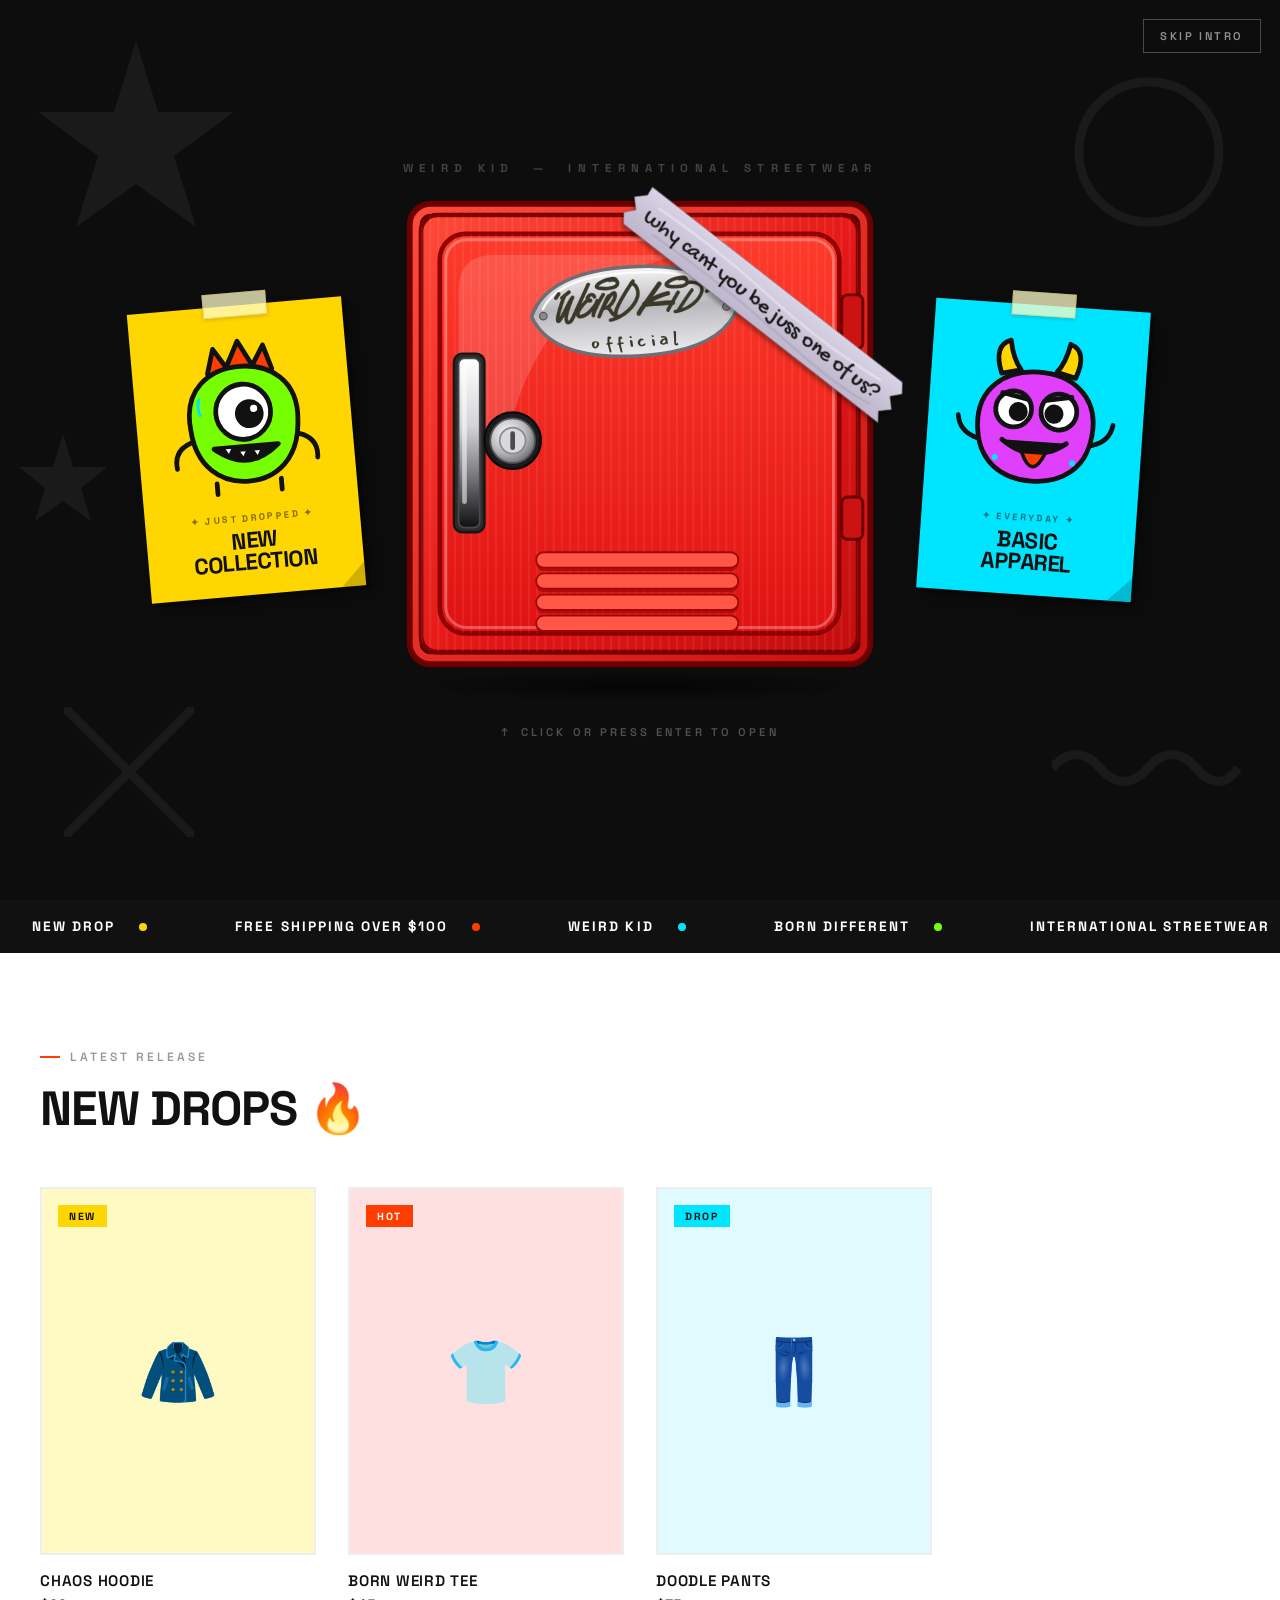
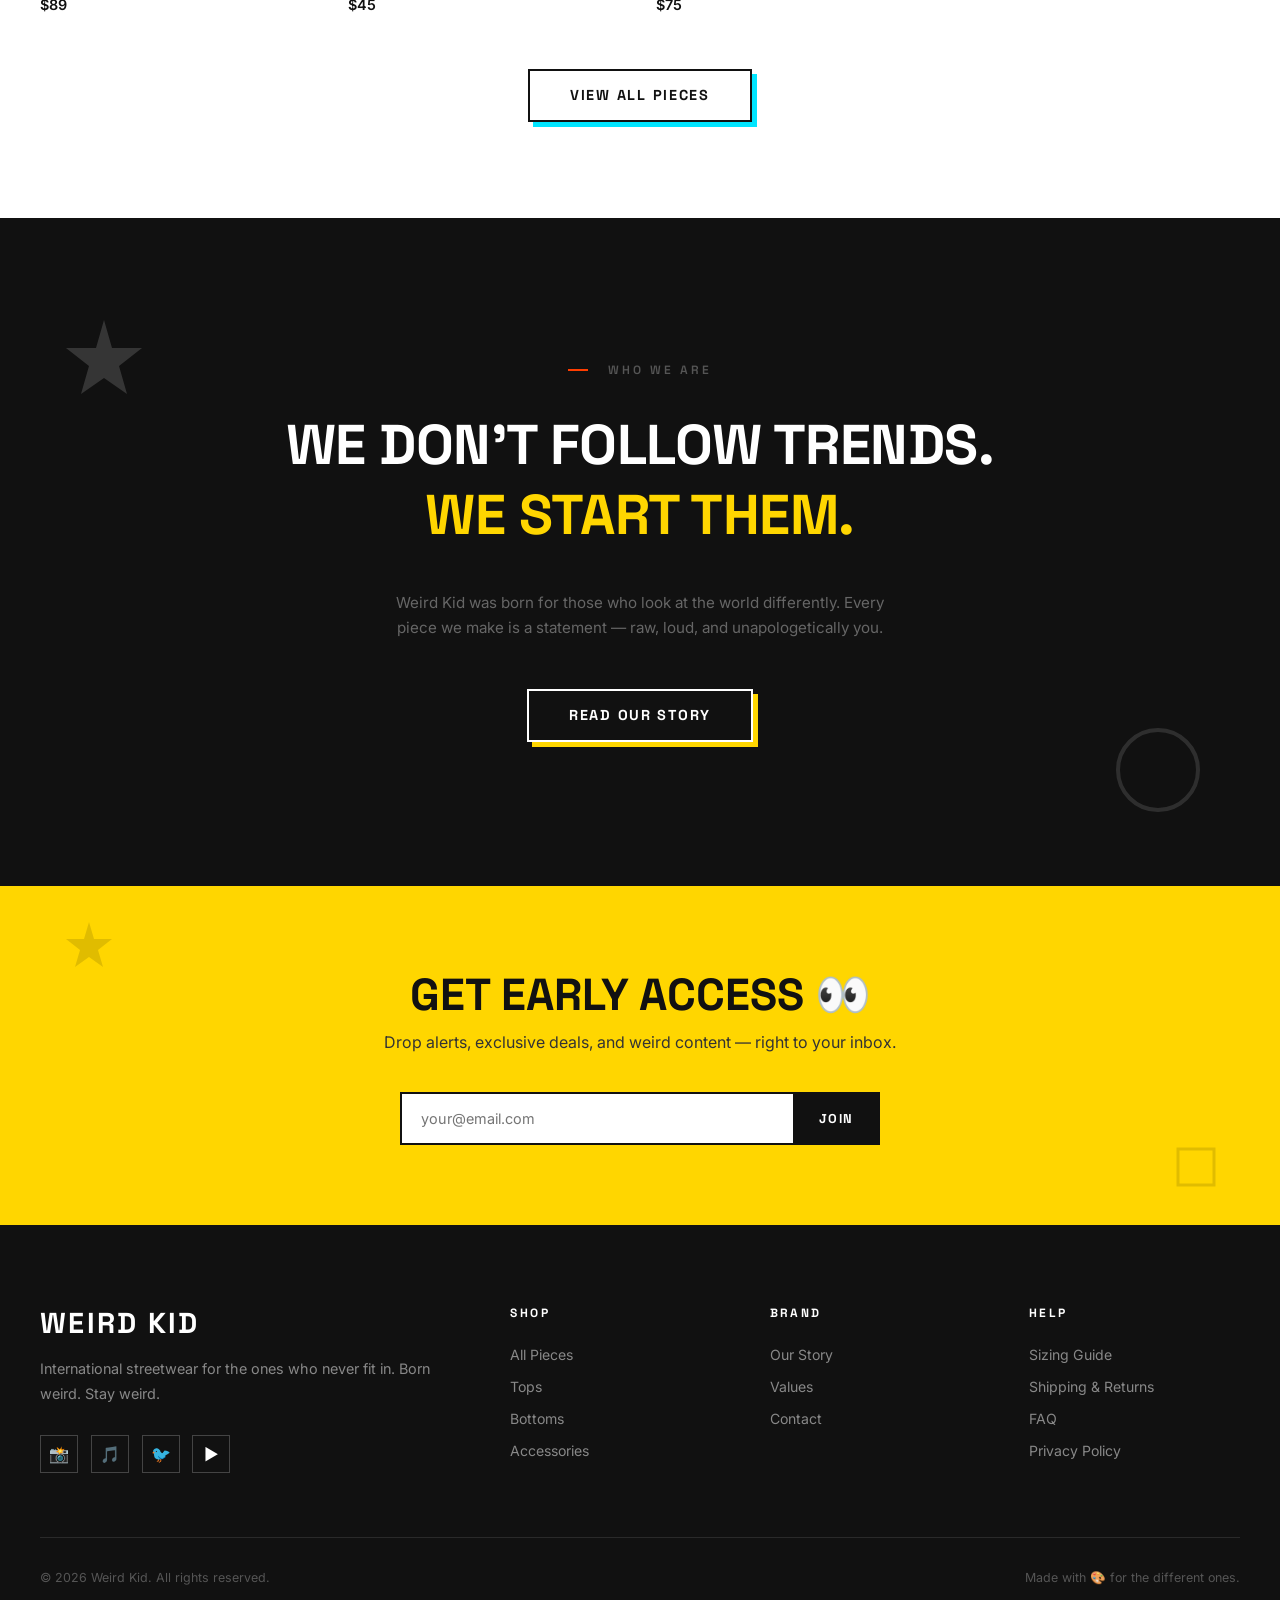
==== commit e85f4774: "Locker opens into the front page; sticky notes flank the locker; blurred doodle hero background Co-A" ====
--- a/index.html
+++ b/index.html
@@ -69,7 +69,7 @@
 
     /* Scene wrapper */
     .intro-scene {
-      --s: clamp(220px, min(62vh, 86vw), 470px);
+      --s: clamp(220px, min(62vh, 44vw), 470px);
       position: relative;
       z-index: 2;
       display: flex;
@@ -179,69 +179,38 @@
       50%      { transform: translateY(-5px); }
     }
 
-    /* ===== STICKY NOTES (visitor picks where to start) ===== */
-    #sticky-note {
-      position: fixed;
-      inset: 0;
-      z-index: 10000;
+    /* ===== INTRO STAGE: locker in the middle, a sticky note on each side ===== */
+    .intro-stage {
+      position: relative;
+      z-index: 2;
       display: flex;
-      flex-direction: column;
       align-items: center;
       justify-content: center;
-      gap: 1.8rem;
-      padding: 1.5rem;
-      overflow-y: auto;
-      pointer-events: none;
-      opacity: 0;
-      transition: opacity 0.3s ease;
-    }
-    #sticky-note.visible { opacity: 1; }
-
-    .sticky-prompt {
-      font-family: 'Space Grotesk', sans-serif;
-      font-weight: 700;
-      font-size: 0.72rem;
-      letter-spacing: 0.4em;
-      text-transform: uppercase;
-      color: rgba(255,255,255,0.6);
-      opacity: 0;
-      transition: opacity 0.5s ease 0.6s;
-    }
-    #sticky-note.visible .sticky-prompt { opacity: 1; }
-
-    .sticky-row {
-      display: flex;
-      gap: 2.4rem;
-      flex-wrap: wrap;
-      justify-content: center;
-    }
+      gap: clamp(1rem, 4vw, 3.5rem);
+    }
+    #intro-overlay.opening .intro-hint { visibility: hidden; }
 
     .sticky-inner {
-      --r: -4deg;
+      --r: -5deg;
       display: block;
       box-sizing: border-box;
-      width: min(300px, 80vw);
-      padding: 2.2rem 2.2rem 2.5rem;
+      width: clamp(150px, 17vw, 215px);
+      padding: 1.2rem 1.1rem 1.3rem;
       background: #FFD600;
       color: #111;
       text-decoration: none;
       text-align: center;
       position: relative;
       cursor: pointer;
-      pointer-events: none;
       transform: rotate(var(--r));
       box-shadow:
         4px 4px 0px rgba(0,0,0,0.25),
         8px 8px 20px rgba(0,0,0,0.4);
       transition: transform 0.25s ease, box-shadow 0.25s ease;
-    }
-    .sticky-b { --r: 3deg; background: #00E5FF; }
-    #sticky-note.visible .sticky-inner {
-      pointer-events: auto;
-      animation: stickyPop 0.55s cubic-bezier(0.34, 1.56, 0.64, 1) backwards;
-    }
-    #sticky-note.visible .sticky-b { animation-delay: 0.2s; }
-    @keyframes stickyPop {
+      animation: stickyIn 0.6s cubic-bezier(0.34, 1.56, 0.64, 1) 1s backwards;
+    }
+    .sticky-b { --r: 4deg; background: #00E5FF; animation-delay: 1.25s; }
+    @keyframes stickyIn {
       from { transform: rotate(var(--r)) scale(0); }
       to   { transform: rotate(var(--r)) scale(1); }
     }
@@ -252,16 +221,15 @@
       outline: none;
     }
     .sticky-inner:focus-visible { outline: 3px solid #fff; outline-offset: 6px; }
-
     /* tape at top */
     .sticky-inner::before {
       content: '';
       position: absolute;
-      top: -14px;
+      top: -13px;
       left: 50%;
       transform: translateX(-50%);
-      width: 70px;
-      height: 26px;
+      width: 64px;
+      height: 24px;
       background: rgba(255, 252, 200, 0.75);
       border: 1px solid rgba(200,175,80,0.4);
       box-shadow: 0 1px 4px rgba(0,0,0,0.2);
@@ -273,47 +241,46 @@
       bottom: 0; right: 0;
       width: 0; height: 0;
       border-style: solid;
-      border-width: 0 0 28px 28px;
+      border-width: 0 0 24px 24px;
       border-color: transparent transparent rgba(0,0,0,0.18) transparent;
     }
-
+    /* swap images/monster-left.svg and monster-right.svg for your own artwork */
+    .sticky-monster {
+      display: block;
+      width: 100%;
+      height: auto;
+      aspect-ratio: 1;
+      object-fit: contain;
+      margin-bottom: 0.5rem;
+    }
     .sticky-label {
       font-family: 'Space Grotesk', sans-serif;
       font-weight: 700;
-      font-size: 0.65rem;
-      letter-spacing: 0.3em;
+      font-size: 0.58rem;
+      letter-spacing: 0.26em;
       text-transform: uppercase;
       color: rgba(0,0,0,0.5);
-      margin-bottom: 0.6rem;
+      margin-bottom: 0.35rem;
     }
     .sticky-headline {
       font-family: 'Space Grotesk', sans-serif;
       font-weight: 800;
-      font-size: 2rem;
+      font-size: clamp(1.05rem, 1.8vw, 1.4rem);
       text-transform: uppercase;
       letter-spacing: -0.02em;
       color: #111;
       line-height: 1;
-      margin-bottom: 0.6rem;
-    }
-    .sticky-sub {
-      font-family: 'Space Grotesk', sans-serif;
-      font-weight: 600;
-      font-size: 0.75rem;
-      letter-spacing: 0.15em;
-      text-transform: uppercase;
-      color: rgba(0,0,0,0.55);
-    }
-    @media (max-width: 640px) {
-      .sticky-row { gap: 1.8rem; }
-      .sticky-inner { padding: 1.6rem 1.6rem 1.8rem; }
-      .sticky-headline { font-size: 1.6rem; }
+    }
+    @media (max-width: 720px) {
+      .intro-scene { --s: clamp(200px, min(44vh, 78vw), 360px); }
+      .intro-stage { display: grid; grid-template-columns: 1fr 1fr; gap: 1.4rem 1rem; justify-items: center; }
+      .intro-stage .intro-scene { grid-column: 1 / -1; grid-row: 1; }
+      .sticky-inner { width: min(150px, 40vw); padding: 0.9rem 0.8rem 1rem; }
     }
 
     /* Intro only shows with JS, and only once per session */
     .js:not(.skip-intro) #intro-overlay { display: flex; }
     html.js:not(.skip-intro), .js:not(.skip-intro) body { overflow: hidden; }
-    .skip-intro #sticky-note { display: none; }
     .intro-skip {
       position: absolute;
       top: 1.2rem;
@@ -353,8 +320,15 @@
     <!-- Brand label -->
     <div class="intro-brand-label">Weird Kid &nbsp;—&nbsp; International Streetwear</div>
 
-    <!-- Locker Scene -->
-    <div class="intro-scene">
+    <div class="intro-stage">
+      <a class="sticky-inner sticky-a" href="collections.html?filter=new">
+        <img class="sticky-monster" src="images/monster-left.svg" alt="" width="200" height="200" />
+        <div class="sticky-label">✦ Just Dropped ✦</div>
+        <div class="sticky-headline">New<br>Collection</div>
+      </a>
+
+      <!-- Locker Scene -->
+      <div class="intro-scene">
 
       <!-- Locker: body/inside SVG + hinged door -->
       <div class="locker-container" id="lockerContainer" role="button" tabindex="0" aria-label="Open the locker">
@@ -491,6 +465,13 @@
 
     </div><!-- /intro-scene -->
 
+      <a class="sticky-inner sticky-b" href="collections.html?filter=basics">
+        <img class="sticky-monster" src="images/monster-right.svg" alt="" width="200" height="200" />
+        <div class="sticky-label">✦ Everyday ✦</div>
+        <div class="sticky-headline">Basic<br>Apparel</div>
+      </a>
+    </div><!-- /intro-stage -->
+
     <button type="button" class="intro-skip" id="introSkip">Skip intro</button>
 
     <!-- Hint -->
@@ -500,78 +481,54 @@
     </div>
 
   </div><!-- /intro-overlay -->
-
-  <!-- ===== STICKY NOTES (pop out after the locker opens; visitor chooses) ===== -->
-  <div id="sticky-note" role="group" aria-label="Choose where to start">
-    <p class="sticky-prompt">Pick your pile</p>
-    <div class="sticky-row">
-      <a class="sticky-inner sticky-a" href="collections.html?filter=new">
-        <div class="sticky-label">✦ Just Dropped ✦</div>
-        <div class="sticky-headline">New<br>Collection</div>
-        <div class="sticky-sub">Click to explore →</div>
-      </a>
-      <a class="sticky-inner sticky-b" href="collections.html?filter=basics">
-        <div class="sticky-label">✦ Everyday ✦</div>
-        <div class="sticky-headline">Basic<br>Apparel</div>
-        <div class="sticky-sub">Tees &amp; crewnecks →</div>
-      </a>
-    </div>
-  </div>
 
   <!-- ============================================================
        INTRO INTERACTION SCRIPT
   ============================================================ -->
   <script>
     (function () {
-      var root       = document.documentElement;
-      var overlay    = document.getElementById('intro-overlay');
-      var wrap       = document.getElementById('lockerContainer');
-      var door       = document.getElementById('door-3d');
-      var stickyNote = document.getElementById('sticky-note');
-      var skipBtn    = document.getElementById('introSkip');
-      var hintText   = document.querySelector('.intro-hint span:last-child');
-      var clicked    = false;
-      var timers     = [];
+      var root    = document.documentElement;
+      var overlay = document.getElementById('intro-overlay');
+      var wrap    = document.getElementById('lockerContainer');
+      var door    = document.getElementById('door-3d');
+      var skipBtn = document.getElementById('introSkip');
+      var clicked = false;
+      var timers  = [];
 
       function later(fn, ms) { timers.push(setTimeout(fn, ms)); }
       function markSeen() { try { sessionStorage.setItem('wk-intro', '1'); } catch (e) {} }
 
+      // Reveal the front page and replay its entrance animation
+      function enterSite() {
+        root.classList.add('skip-intro');
+        window.scrollTo(0, 0);
+        Array.prototype.forEach.call(document.querySelectorAll('.hero .fade-in'), function (el) {
+          el.style.animation = 'none';
+          void el.offsetWidth;
+          el.style.animation = '';
+        });
+      }
+
+      // Opening the locker takes you to the front page
       function openLocker() {
         if (clicked) return;
         clicked = true;
         markSeen();
-
-        // 1. Swing the door open
-        door.classList.add('open');
-
-        // 2. Once it's open, two sticky notes pop out. They stay until the visitor picks one.
-        later(function () {
-          stickyNote.classList.add('visible');
-          if (hintText) hintText.textContent = 'Pick one to start shopping';
-          var first = stickyNote.querySelector('.sticky-inner');
-          if (first) first.focus({ preventScroll: true });
-        }, 1050);
+        overlay.classList.add('opening');
+        door.classList.add('open');                 // door swings open (1.1s)
+        later(function () {                         // beat to see inside, then fade out
+          overlay.classList.add('fading');
+          later(enterSite, 700);
+        }, 1700);
       }
 
-      // Picking a note fades the intro out, then goes to the collections page
-      Array.prototype.forEach.call(stickyNote.querySelectorAll('.sticky-inner'), function (note) {
-        note.addEventListener('click', function (e) {
-          e.preventDefault();
-          var href = note.getAttribute('href');
-          overlay.classList.add('fading');
-          stickyNote.style.opacity = '0';
-          setTimeout(function () { window.location.href = href; }, 450);
-        });
-      });
-
-      // Skip: stay on the homepage
+      // Skip: straight to the front page
       function skip() {
         timers.forEach(clearTimeout);
         clicked = true;
         markSeen();
-        stickyNote.classList.remove('visible');
         overlay.classList.add('fading');
-        setTimeout(function () { root.classList.add('skip-intro'); }, 700);
+        setTimeout(enterSite, 700);
       }
 
       wrap.addEventListener('click', openLocker);
@@ -579,6 +536,17 @@
         if (e.key === 'Enter' || e.key === ' ') { e.preventDefault(); openLocker(); }
       });
       skipBtn.addEventListener('click', skip);
+
+      // The two sticky notes are shortcuts into the shop
+      Array.prototype.forEach.call(document.querySelectorAll('.sticky-inner'), function (note) {
+        note.addEventListener('click', function (e) {
+          e.preventDefault();
+          markSeen();
+          var href = note.getAttribute('href');
+          overlay.classList.add('fading');
+          setTimeout(function () { window.location.href = href; }, 450);
+        });
+      });
     })();
   </script>
 
@@ -609,6 +577,9 @@
 
   <!-- ===== HERO ===== -->
   <section class="hero">
+
+    <!-- Soft doodle wallpaper behind the headline -->
+    <div class="hero-doodle-bg" aria-hidden="true"></div>
 
     <!-- Doodle decorations -->
     <div class="doodle d-float" style="top:12%; left:6%;">
--- a/css/style.css
+++ b/css/style.css
@@ -284,6 +284,19 @@
   justify-content: center;
 }
 
+/* Blurred doodle wallpaper behind the hero headline */
+.hero-doodle-bg {
+  position: absolute;
+  inset: -30px;
+  z-index: 0;
+  pointer-events: none;
+  background: url('../images/doodle-bg.svg') center / 560px 560px repeat;
+  filter: blur(2px);
+  opacity: 0.55;
+  animation: doodle-drift 90s linear infinite;
+}
+@keyframes doodle-drift { to { background-position: 560px 560px; } }
+
 /* ===== MARQUEE ===== */
 .marquee-section {
   background: var(--black);
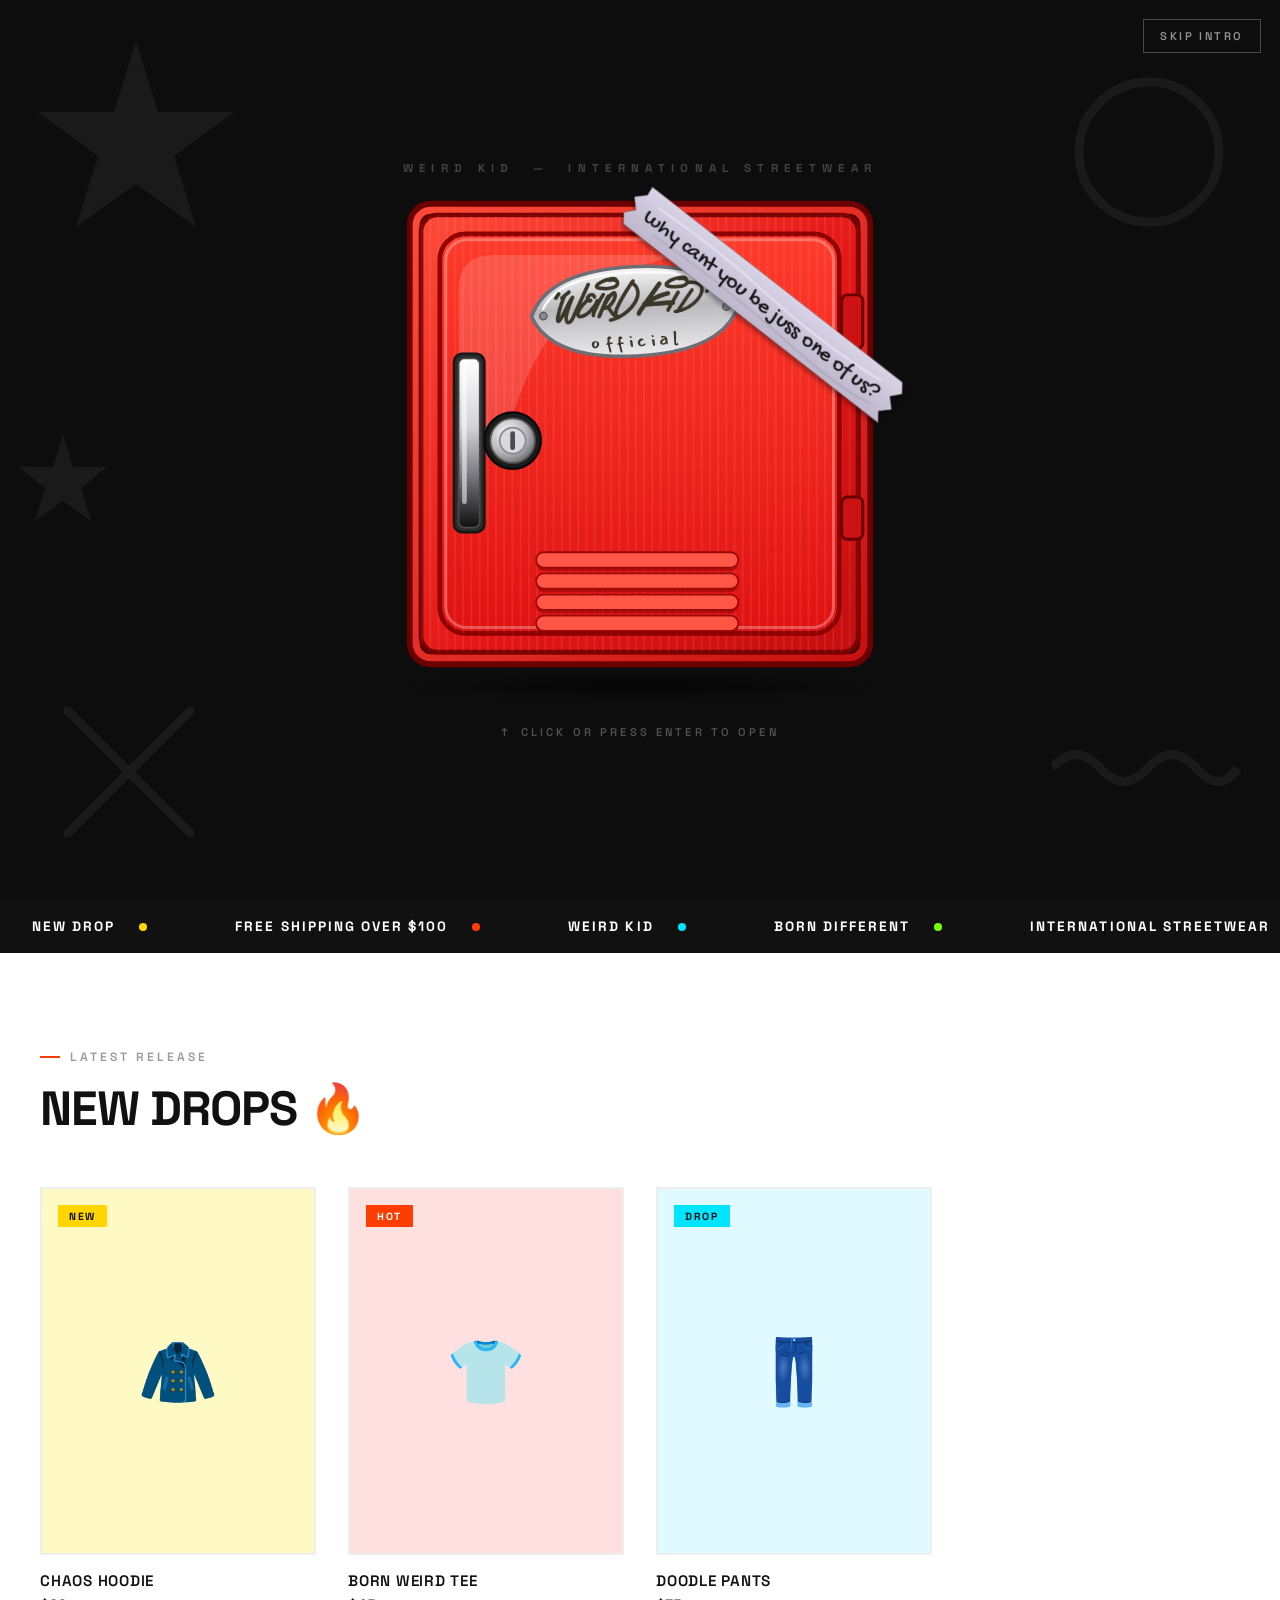
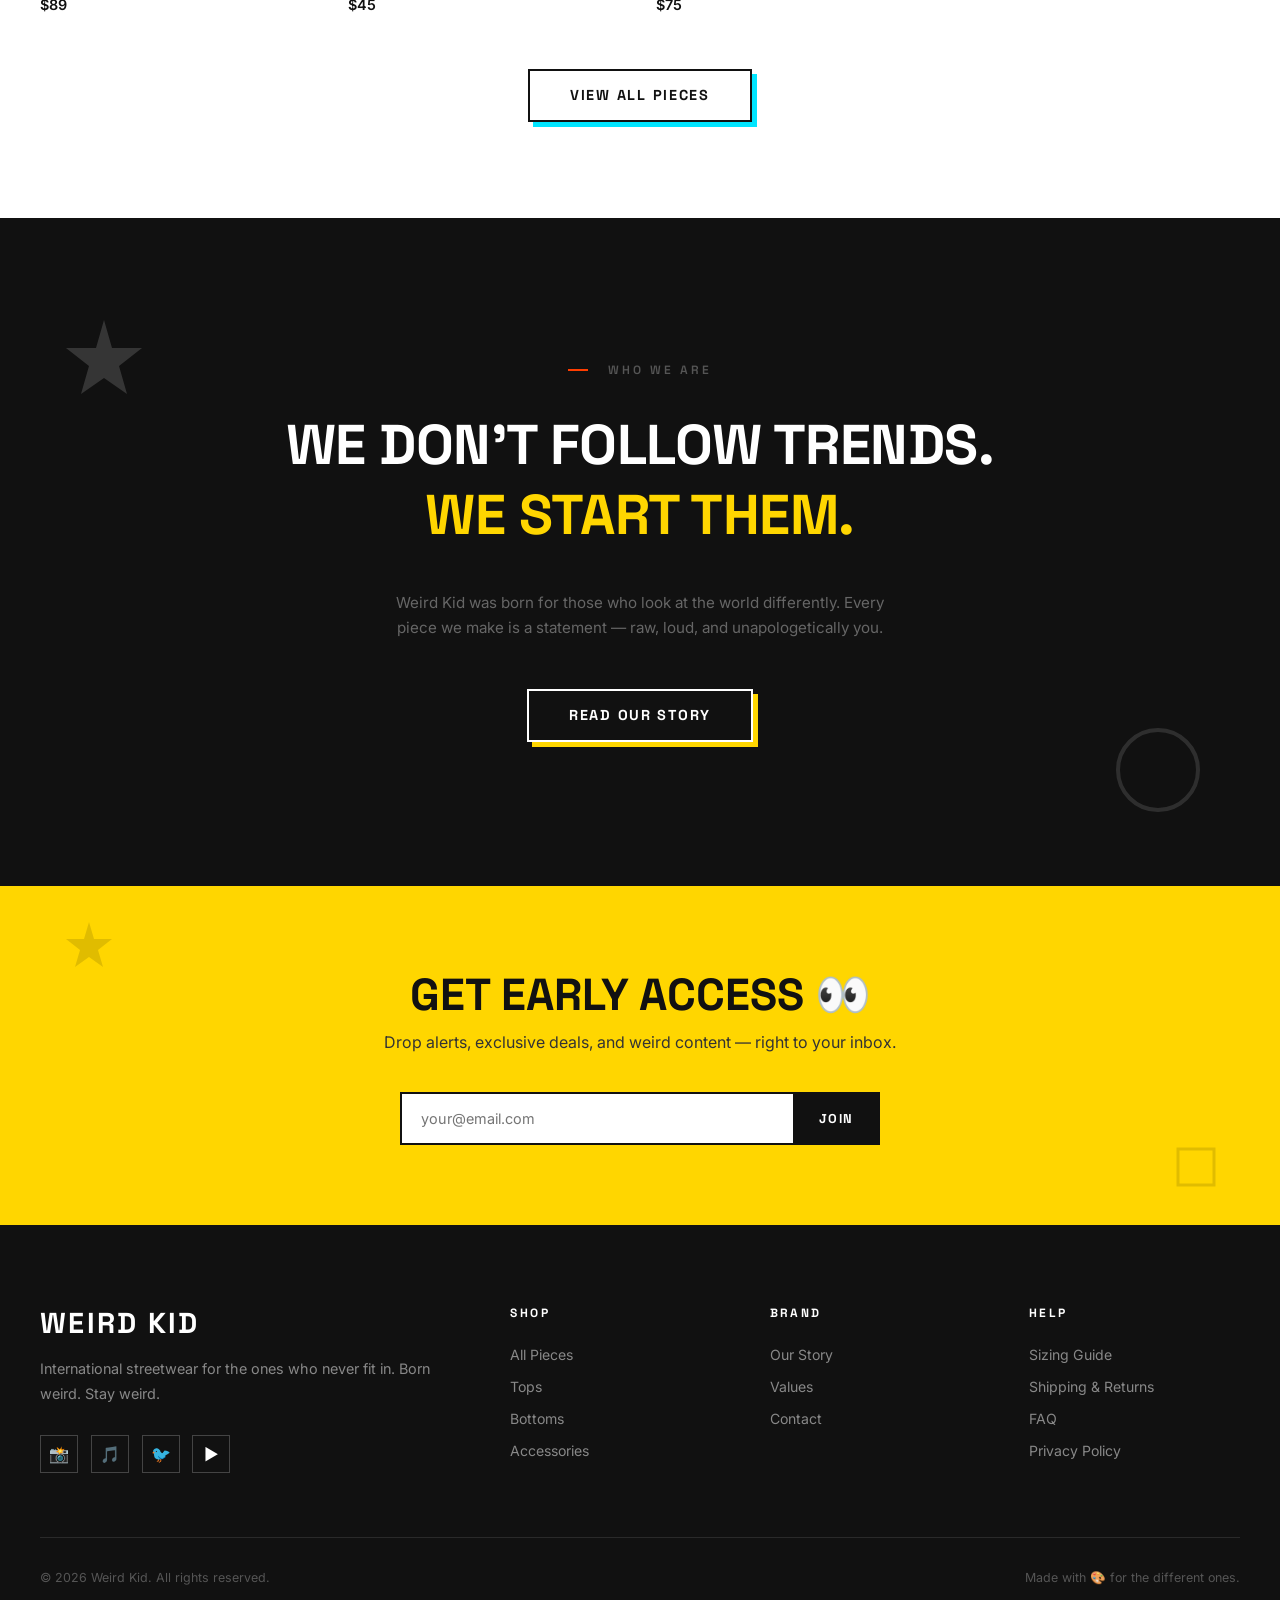
==== commit 584d6f4f: "Move New Collection / Basic Apparel sticky notes onto the front page with hover and tilt effects Co-" ====
--- a/index.html
+++ b/index.html
@@ -69,7 +69,7 @@
 
     /* Scene wrapper */
     .intro-scene {
-      --s: clamp(220px, min(62vh, 44vw), 470px);
+      --s: clamp(220px, min(62vh, 86vw), 470px);
       position: relative;
       z-index: 2;
       display: flex;
@@ -179,104 +179,7 @@
       50%      { transform: translateY(-5px); }
     }
 
-    /* ===== INTRO STAGE: locker in the middle, a sticky note on each side ===== */
-    .intro-stage {
-      position: relative;
-      z-index: 2;
-      display: flex;
-      align-items: center;
-      justify-content: center;
-      gap: clamp(1rem, 4vw, 3.5rem);
-    }
     #intro-overlay.opening .intro-hint { visibility: hidden; }
-
-    .sticky-inner {
-      --r: -5deg;
-      display: block;
-      box-sizing: border-box;
-      width: clamp(150px, 17vw, 215px);
-      padding: 1.2rem 1.1rem 1.3rem;
-      background: #FFD600;
-      color: #111;
-      text-decoration: none;
-      text-align: center;
-      position: relative;
-      cursor: pointer;
-      transform: rotate(var(--r));
-      box-shadow:
-        4px 4px 0px rgba(0,0,0,0.25),
-        8px 8px 20px rgba(0,0,0,0.4);
-      transition: transform 0.25s ease, box-shadow 0.25s ease;
-      animation: stickyIn 0.6s cubic-bezier(0.34, 1.56, 0.64, 1) 1s backwards;
-    }
-    .sticky-b { --r: 4deg; background: #00E5FF; animation-delay: 1.25s; }
-    @keyframes stickyIn {
-      from { transform: rotate(var(--r)) scale(0); }
-      to   { transform: rotate(var(--r)) scale(1); }
-    }
-    .sticky-inner:hover,
-    .sticky-inner:focus-visible {
-      transform: rotate(0deg) scale(1.06) translateY(-6px);
-      box-shadow: 6px 6px 0px rgba(0,0,0,0.25), 12px 14px 28px rgba(0,0,0,0.45);
-      outline: none;
-    }
-    .sticky-inner:focus-visible { outline: 3px solid #fff; outline-offset: 6px; }
-    /* tape at top */
-    .sticky-inner::before {
-      content: '';
-      position: absolute;
-      top: -13px;
-      left: 50%;
-      transform: translateX(-50%);
-      width: 64px;
-      height: 24px;
-      background: rgba(255, 252, 200, 0.75);
-      border: 1px solid rgba(200,175,80,0.4);
-      box-shadow: 0 1px 4px rgba(0,0,0,0.2);
-    }
-    /* folded bottom-right corner */
-    .sticky-inner::after {
-      content: '';
-      position: absolute;
-      bottom: 0; right: 0;
-      width: 0; height: 0;
-      border-style: solid;
-      border-width: 0 0 24px 24px;
-      border-color: transparent transparent rgba(0,0,0,0.18) transparent;
-    }
-    /* swap images/monster-left.svg and monster-right.svg for your own artwork */
-    .sticky-monster {
-      display: block;
-      width: 100%;
-      height: auto;
-      aspect-ratio: 1;
-      object-fit: contain;
-      margin-bottom: 0.5rem;
-    }
-    .sticky-label {
-      font-family: 'Space Grotesk', sans-serif;
-      font-weight: 700;
-      font-size: 0.58rem;
-      letter-spacing: 0.26em;
-      text-transform: uppercase;
-      color: rgba(0,0,0,0.5);
-      margin-bottom: 0.35rem;
-    }
-    .sticky-headline {
-      font-family: 'Space Grotesk', sans-serif;
-      font-weight: 800;
-      font-size: clamp(1.05rem, 1.8vw, 1.4rem);
-      text-transform: uppercase;
-      letter-spacing: -0.02em;
-      color: #111;
-      line-height: 1;
-    }
-    @media (max-width: 720px) {
-      .intro-scene { --s: clamp(200px, min(44vh, 78vw), 360px); }
-      .intro-stage { display: grid; grid-template-columns: 1fr 1fr; gap: 1.4rem 1rem; justify-items: center; }
-      .intro-stage .intro-scene { grid-column: 1 / -1; grid-row: 1; }
-      .sticky-inner { width: min(150px, 40vw); padding: 0.9rem 0.8rem 1rem; }
-    }
 
     /* Intro only shows with JS, and only once per session */
     .js:not(.skip-intro) #intro-overlay { display: flex; }
@@ -320,15 +223,8 @@
     <!-- Brand label -->
     <div class="intro-brand-label">Weird Kid &nbsp;—&nbsp; International Streetwear</div>
 
-    <div class="intro-stage">
-      <a class="sticky-inner sticky-a" href="collections.html?filter=new">
-        <img class="sticky-monster" src="images/monster-left.svg" alt="" width="200" height="200" />
-        <div class="sticky-label">✦ Just Dropped ✦</div>
-        <div class="sticky-headline">New<br>Collection</div>
-      </a>
-
-      <!-- Locker Scene -->
-      <div class="intro-scene">
+    <!-- Locker Scene -->
+    <div class="intro-scene">
 
       <!-- Locker: body/inside SVG + hinged door -->
       <div class="locker-container" id="lockerContainer" role="button" tabindex="0" aria-label="Open the locker">
@@ -465,13 +361,6 @@
 
     </div><!-- /intro-scene -->
 
-      <a class="sticky-inner sticky-b" href="collections.html?filter=basics">
-        <img class="sticky-monster" src="images/monster-right.svg" alt="" width="200" height="200" />
-        <div class="sticky-label">✦ Everyday ✦</div>
-        <div class="sticky-headline">Basic<br>Apparel</div>
-      </a>
-    </div><!-- /intro-stage -->
-
     <button type="button" class="intro-skip" id="introSkip">Skip intro</button>
 
     <!-- Hint -->
@@ -537,16 +426,6 @@
       });
       skipBtn.addEventListener('click', skip);
 
-      // The two sticky notes are shortcuts into the shop
-      Array.prototype.forEach.call(document.querySelectorAll('.sticky-inner'), function (note) {
-        note.addEventListener('click', function (e) {
-          e.preventDefault();
-          markSeen();
-          var href = note.getAttribute('href');
-          overlay.classList.add('fading');
-          setTimeout(function () { window.location.href = href; }, 450);
-        });
-      });
     })();
   </script>
 
@@ -594,18 +473,6 @@
     <div class="doodle d-wiggle" style="bottom:20%; right:5%;">
       <svg width="60" height="40" viewBox="0 0 60 40" fill="none"><path d="M2,20 Q10,2 18,20 Q26,38 34,20 Q42,2 50,20 Q58,38 62,20" stroke="#E040FB" stroke-width="4" stroke-linecap="round"/></svg>
     </div>
-    <div class="doodle d-pulse" style="top:40%; left:2%;">
-      <svg width="36" height="36" viewBox="0 0 36 36"><line x1="0" y1="0" x2="36" y2="36" stroke="#76FF03" stroke-width="5" stroke-linecap="round"/><line x1="36" y1="0" x2="0" y2="36" stroke="#76FF03" stroke-width="5" stroke-linecap="round"/></svg>
-    </div>
-    <div class="doodle d-float-slow" style="top:35%; right:3%;">
-      <svg width="45" height="60" viewBox="0 0 45 60"><path d="M22.5,2 L30,15 L44,15 L33,24 L37,38 L22.5,30 L8,38 L12,24 L1,15 L15,15 Z" fill="none" stroke="#FF6D00" stroke-width="3"/></svg>
-    </div>
-    <div class="doodle d-float-r" style="top:65%; left:8%;">
-      <svg width="40" height="20" viewBox="0 0 40 20" fill="none"><path d="M0,10 L38,10 M28,2 L38,10 L28,18" stroke="#FFD600" stroke-width="3.5" stroke-linecap="round" stroke-linejoin="round"/></svg>
-    </div>
-    <div class="doodle d-spin" style="top:55%; right:9%;">
-      <svg width="44" height="44" viewBox="0 0 44 44"><rect x="2" y="2" width="40" height="40" fill="none" stroke="#FF3D00" stroke-width="3" rx="2"/><rect x="12" y="12" width="20" height="20" fill="#FF3D00" opacity="0.3"/></svg>
-    </div>
 
     <!-- Content -->
     <div class="hero-eyebrow fade-in fade-in-1">International Streetwear</div>
@@ -620,6 +487,22 @@
     <div class="hero-cta fade-in fade-in-4">
       <a href="collections.html" class="btn">Shop the Drop</a>
       <a href="about.html" class="btn btn-outline">Our Story</a>
+    </div>
+
+    <!-- Sticky notes: shortcuts into the shop (swap images/monster-*.svg for your own art) -->
+    <div class="hero-notes">
+      <a class="hero-note hero-note-a" href="collections.html?filter=new">
+        <img class="note-monster" src="images/monster-left.svg" alt="" width="200" height="200" />
+        <span class="note-label">✦ Just Dropped ✦</span>
+        <span class="note-headline">New<br>Collection</span>
+        <span class="note-sub">Shop it →</span>
+      </a>
+      <a class="hero-note hero-note-b" href="collections.html?filter=basics">
+        <img class="note-monster" src="images/monster-right.svg" alt="" width="200" height="200" />
+        <span class="note-label">✦ Everyday ✦</span>
+        <span class="note-headline">Basic<br>Apparel</span>
+        <span class="note-sub">Shop it →</span>
+      </a>
     </div>
   </section>
 
--- a/css/style.css
+++ b/css/style.css
@@ -297,6 +297,128 @@
 }
 @keyframes doodle-drift { to { background-position: 560px 560px; } }
 
+/* ===== HERO STICKY NOTES (New Collection / Basic Apparel) ===== */
+.hero-notes {
+  position: absolute;
+  inset: 0;
+  z-index: 3;
+  pointer-events: none;           /* only the notes themselves catch the mouse */
+}
+.hero-note {
+  --r: -5deg; --rx: 0deg; --ry: 0deg;
+  position: absolute;
+  box-sizing: border-box;
+  width: clamp(130px, 14.5vw, 195px);
+  padding: 1.1rem 0.9rem 1.15rem;
+  background: var(--yellow);
+  color: var(--black);
+  text-decoration: none;
+  text-align: center;
+  pointer-events: auto;
+  cursor: pointer;
+  transform: perspective(700px) rotate(var(--r)) rotateX(var(--rx)) rotateY(var(--ry));
+  box-shadow: 3px 3px 0 rgba(0,0,0,0.18), 7px 10px 20px rgba(0,0,0,0.2);
+  transition: transform 0.2s ease-out, box-shadow 0.25s ease, scale 0.25s ease;
+  animation: note-in 0.7s cubic-bezier(0.34, 1.56, 0.64, 1) 0.5s backwards,
+             note-sway 5s ease-in-out 1.3s infinite;
+}
+.hero-note-a { left: 2.5vw; top: 20%; }
+.hero-note-b { right: 2.5vw; top: 27%; --r: 4deg; background: var(--cyan); animation-delay: 0.75s, 1.8s; }
+@keyframes note-in { from { transform: perspective(700px) rotate(var(--r)) scale(0); } }
+@keyframes note-sway { 0%, 100% { translate: 0 0; } 50% { translate: 0 -7px; } }
+
+.hero-note:hover,
+.hero-note:focus-visible {
+  --r: 0deg;
+  scale: 1.07;
+  z-index: 4;
+  box-shadow: 5px 6px 0 rgba(0,0,0,0.2), 12px 18px 30px rgba(0,0,0,0.28);
+  outline: none;
+}
+.hero-note:focus-visible { outline: 3px solid var(--black); outline-offset: 5px; }
+.hero-note:active { scale: 0.97; }
+
+/* tape at the top */
+.hero-note::before {
+  content: '';
+  position: absolute;
+  top: -12px; left: 50%;
+  transform: translateX(-50%);
+  width: 58px; height: 22px;
+  background: rgba(255, 252, 200, 0.8);
+  border: 1px solid rgba(200,175,80,0.45);
+  box-shadow: 0 1px 3px rgba(0,0,0,0.18);
+}
+/* folded corner */
+.hero-note::after {
+  content: '';
+  position: absolute;
+  bottom: 0; right: 0;
+  border-style: solid;
+  border-width: 0 0 22px 22px;
+  border-color: transparent transparent rgba(0,0,0,0.16) transparent;
+  transition: border-width 0.25s ease;
+}
+.hero-note:hover::after { border-width: 0 0 34px 34px; }
+
+.note-monster {
+  display: block;
+  width: 100%;
+  height: auto;
+  aspect-ratio: 1;
+  object-fit: contain;
+  margin-bottom: 0.5rem;
+  transform-origin: 50% 85%;
+}
+.hero-note:hover .note-monster { animation: monster-jig 0.5s ease-in-out infinite; }
+@keyframes monster-jig {
+  0%, 100% { transform: rotate(-6deg) scale(1.05); }
+  50%      { transform: rotate(6deg) scale(1.1); }
+}
+.note-label {
+  display: block;
+  font-family: 'Space Grotesk', sans-serif;
+  font-weight: 700;
+  font-size: 0.58rem;
+  letter-spacing: 0.26em;
+  text-transform: uppercase;
+  color: rgba(0,0,0,0.5);
+  margin-bottom: 0.35rem;
+}
+.note-headline {
+  display: block;
+  font-family: 'Space Grotesk', sans-serif;
+  font-weight: 800;
+  font-size: clamp(1.05rem, 1.7vw, 1.4rem);
+  text-transform: uppercase;
+  letter-spacing: -0.02em;
+  line-height: 1;
+}
+.note-sub {
+  display: block;
+  margin-top: 0.5rem;
+  font-family: 'Space Grotesk', sans-serif;
+  font-weight: 600;
+  font-size: 0.62rem;
+  letter-spacing: 0.15em;
+  text-transform: uppercase;
+  color: rgba(0,0,0,0.55);
+}
+
+/* Not enough side room: notes sit in a row under the buttons */
+@media (max-width: 1180px) {
+  .hero-notes {
+    position: relative;
+    inset: auto;
+    display: flex;
+    gap: 1.8rem;
+    justify-content: center;
+    margin-top: 3.2rem;
+    z-index: 2;
+  }
+  .hero-note { position: static; width: min(160px, 40vw); padding: 0.9rem 0.75rem 1rem; }
+}
+
 /* ===== MARQUEE ===== */
 .marquee-section {
   background: var(--black);
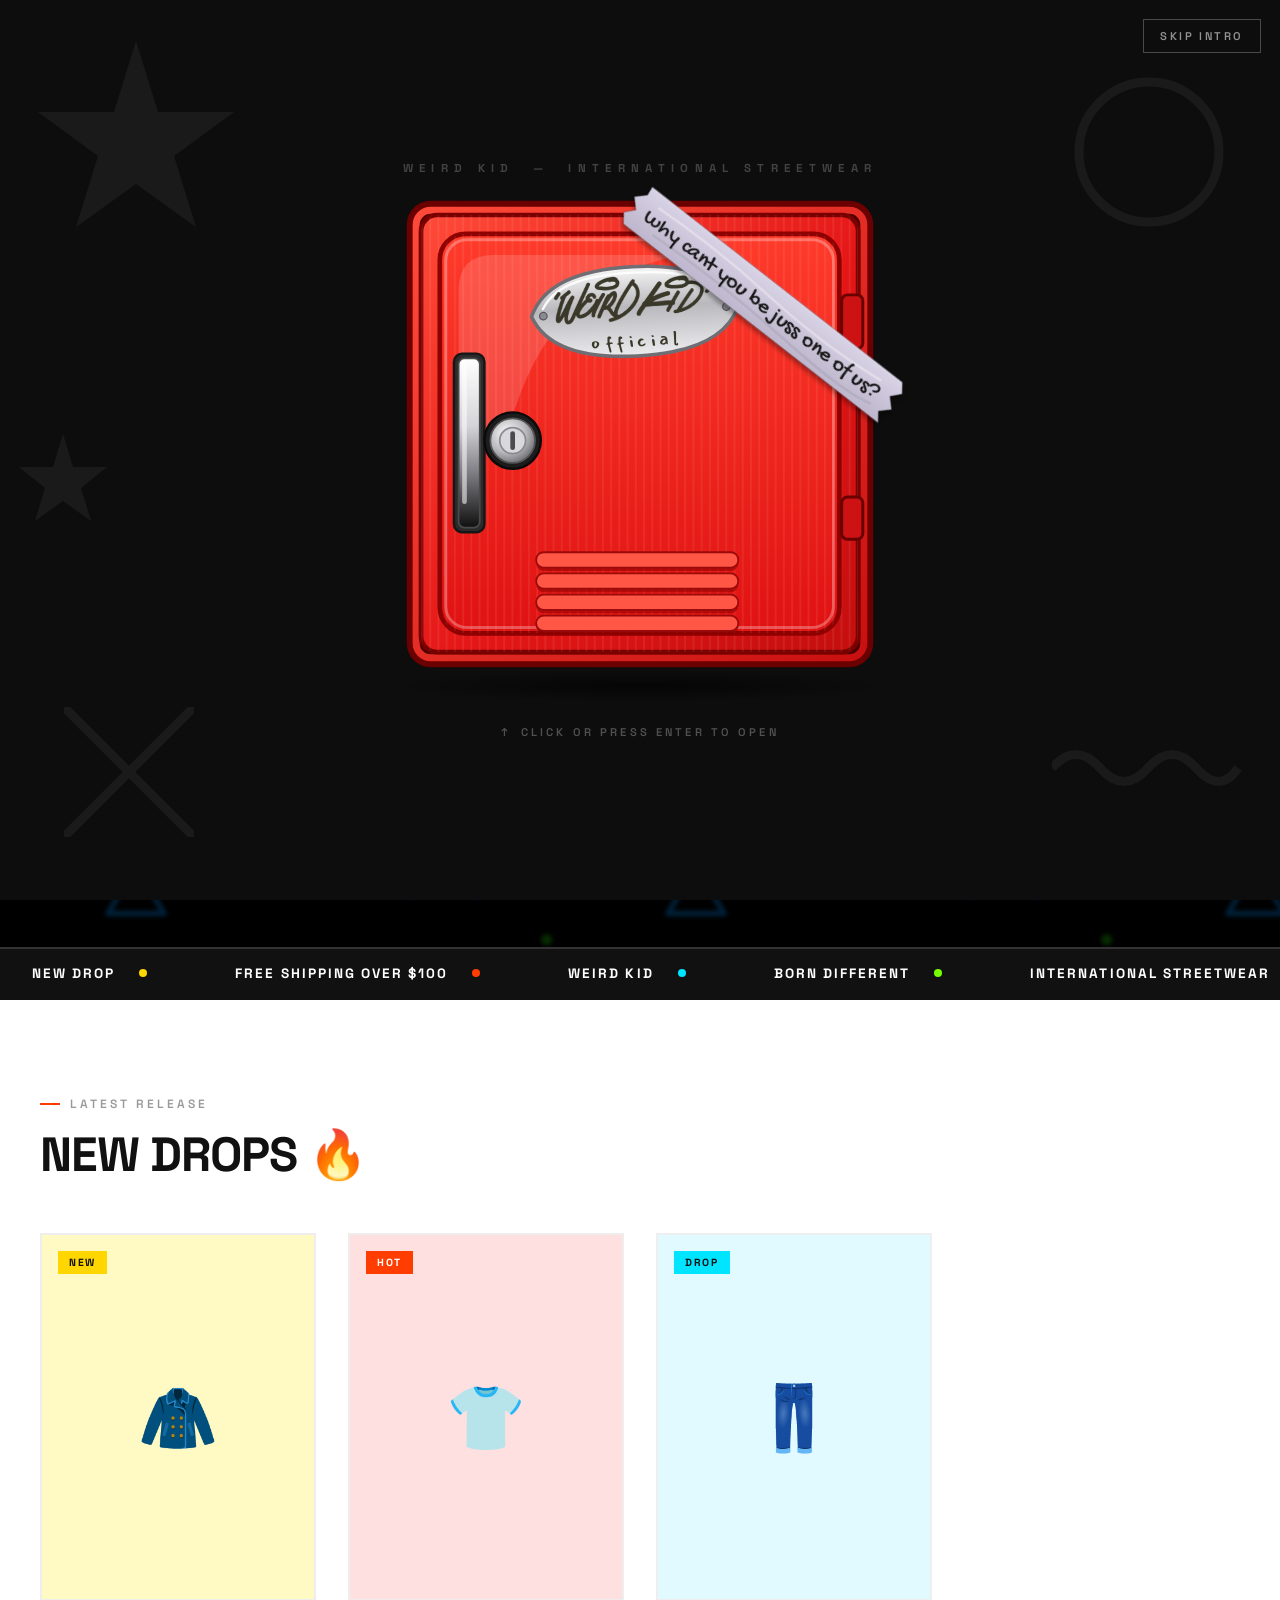
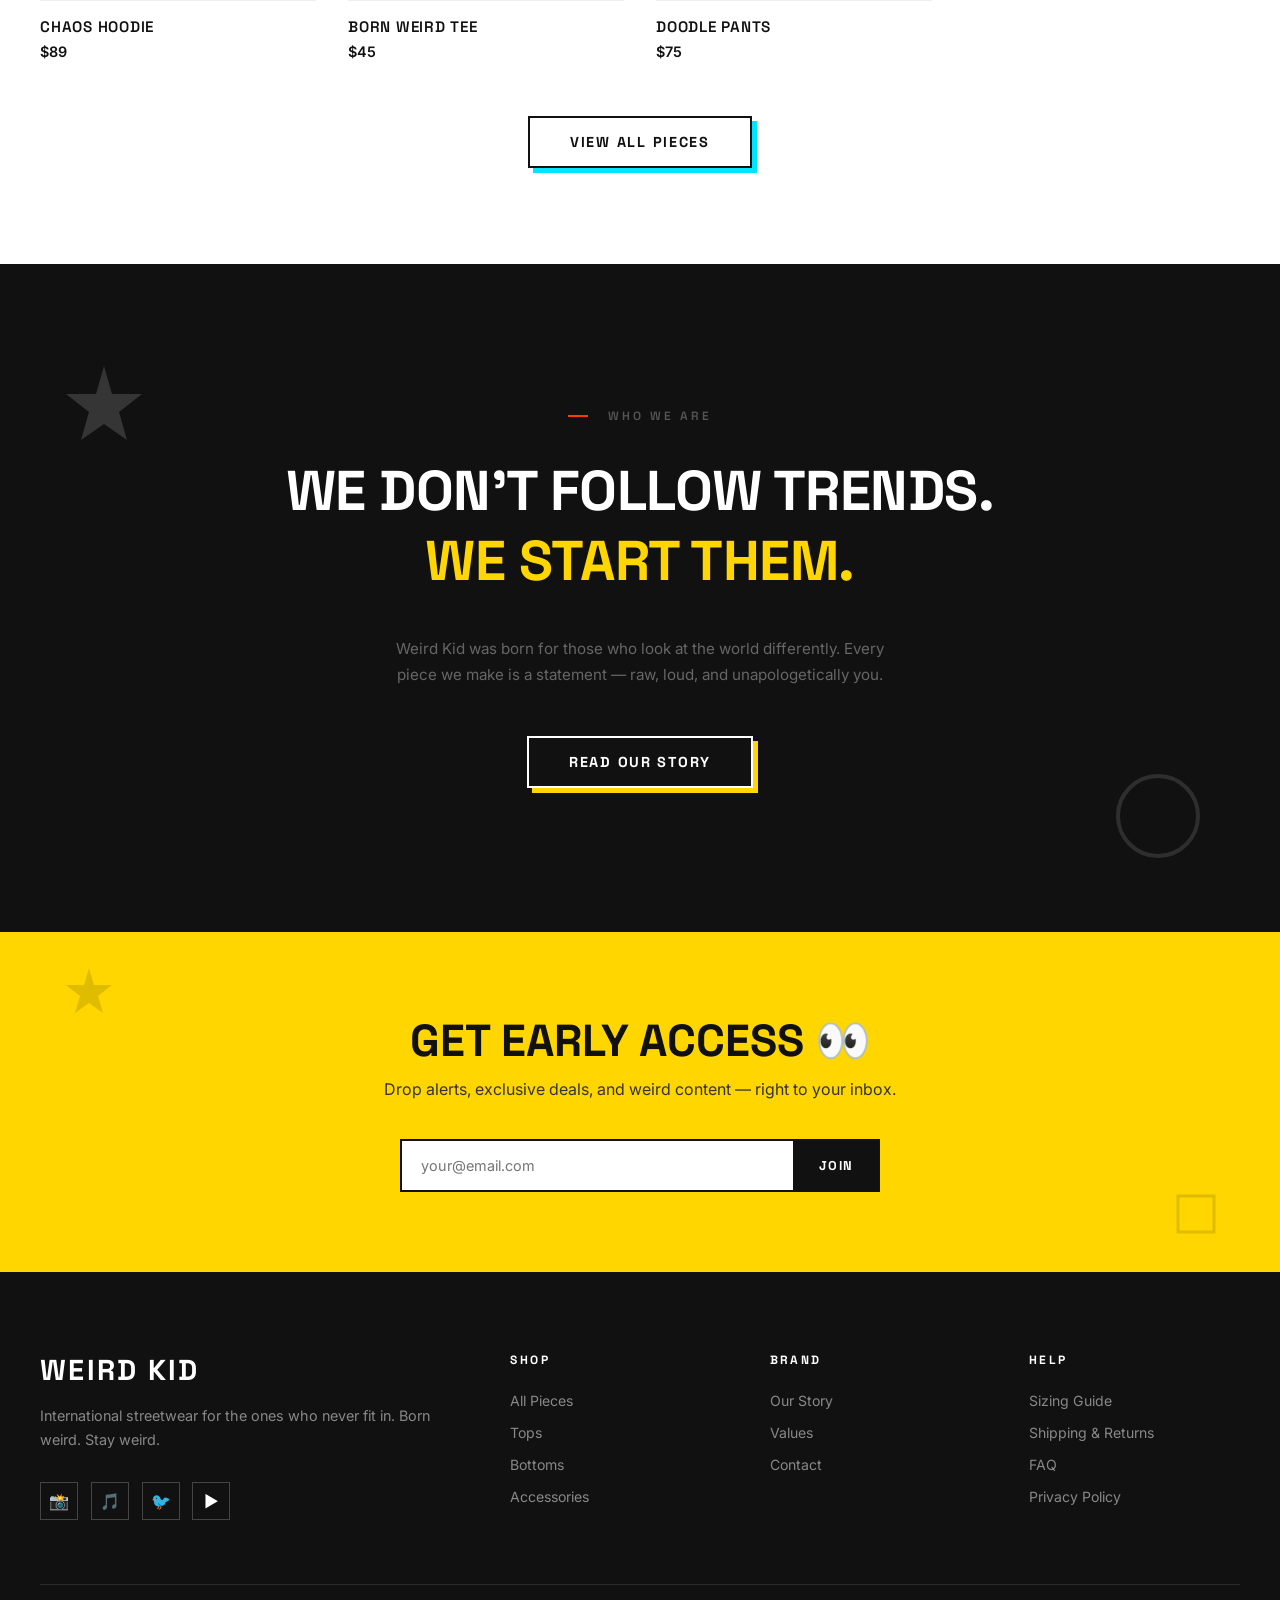
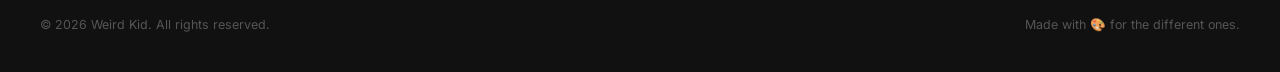
==== commit 3558d202: "Replace hero headline with skull artwork on a dark hero; give contact page a dark footer-style theme" ====
--- a/index.html
+++ b/index.html
@@ -8,7 +8,11 @@
       var r = document.documentElement;
       r.classList.add('js');
       try {
-        if (sessionStorage.getItem('wk-intro') || (window.matchMedia && matchMedia('(prefers-reduced-motion: reduce)').matches)) r.classList.add('skip-intro');
+        // The locker shows on every fresh visit and refresh. It is skipped only when the visitor
+        // clicked through from another page of this site (e.g. the Home link), or prefers reduced motion.
+        var internal = document.referrer && new URL(document.referrer).host === location.host;
+        var reduced = window.matchMedia && matchMedia('(prefers-reduced-motion: reduce)').matches;
+        if (internal || reduced) r.classList.add('skip-intro');
       } catch (e) {}
     })();
   </script>
@@ -476,10 +480,9 @@
 
     <!-- Content -->
     <div class="hero-eyebrow fade-in fade-in-1">International Streetwear</div>
-    <h1 class="hero-title fade-in fade-in-2">
-      Born<br>
-      <span class="outline-text">Weird.</span><br>
-      Stay Weird.
+    <h1 class="hero-title hero-skull fade-in fade-in-2">
+      <span class="sr-only">Weird Kid — Born Weird. Stay Weird.</span>
+      <img src="images/skull.png" width="717" height="1100" alt="" decoding="async">
     </h1>
     <p class="hero-subtitle fade-in fade-in-3">
       Clothing for the ones who never fit in — and never wanted to.
--- a/css/style.css
+++ b/css/style.css
@@ -994,3 +994,48 @@
   }
   .js .reveal:not(.visible) { opacity: 1; transform: none; }
 }
+
+/* ===== DARK HERO WITH SKULL ===== */
+.sr-only { position:absolute; width:1px; height:1px; overflow:hidden; clip:rect(0 0 0 0); white-space:nowrap; }
+.hero { background: #000; }
+.hero-skull { margin-bottom: 1.5rem; line-height: 0; }
+.hero-skull img {
+  display: block;
+  width: auto;
+  height: min(58vh, 560px);
+  max-width: 100%;
+  margin: 0 auto;
+  mix-blend-mode: lighten; /* black bg of the art melts into the dark hero */
+}
+.hero .hero-doodle-bg { opacity: .22; filter: blur(2px) invert(1); }
+.hero-eyebrow { color: #bbb; }
+.hero-eyebrow::before, .hero-eyebrow::after { background: #666; }
+.hero-subtitle { color: #bbb; margin-bottom: 2rem; }
+.hero .btn { background: #fff; color: #000; border-color: #fff; --btn-shadow: var(--yellow); }
+.hero .btn-outline { background: transparent; color: #fff; border-color: #fff; --btn-shadow: var(--cyan); }
+.hero :focus-visible { outline-color: var(--yellow); }
+.marquee-section { border-top-color: #333; }
+@media (max-width: 768px) { .hero-skull img { height: min(45vh, 420px); } }
+
+/* ===== DARK CONTACT PAGE (matches the footer) ===== */
+.page-dark { background: #111; color: #f2f2f2; }
+.page-dark .page-hero { background: #111; }
+.page-dark h1, .page-dark h2, .page-dark h3, .page-dark h4 { color: #fff; }
+.page-dark .page-hero-sub, .page-dark .contact-detail p { color: #9a9a9a; }
+.page-dark .section-label { color: #bbb; }
+.page-dark .form-group label { color: #ddd; }
+.page-dark .form-group input,
+.page-dark .form-group textarea,
+.page-dark .form-group select { background-color: #161616; color: #fff; border-color: #333; }
+.page-dark .form-group input::placeholder,
+.page-dark .form-group textarea::placeholder { color: #666; }
+.page-dark .form-group input:focus,
+.page-dark .form-group textarea:focus,
+.page-dark .form-group select:focus { border-color: var(--yellow); }
+.page-dark .form-group select {
+  background-image: url("data:image/svg+xml,%3Csvg xmlns='http://www.w3.org/2000/svg' width='12' height='8' viewBox='0 0 12 8'%3E%3Cpath d='M1 1l5 5 5-5' fill='none' stroke='%23ccc' stroke-width='2'/%3E%3C/svg%3E");
+}
+.page-dark .contact-icon { border-color: #333; background: #161616; }
+.page-dark .btn { background: #fff; color: #000; border-color: #fff; --btn-shadow: var(--yellow); }
+.page-dark .footer { background: #0a0a0a; border-top: 1px solid #2a2a2a; }
+.page-dark :focus-visible { outline-color: var(--yellow); }
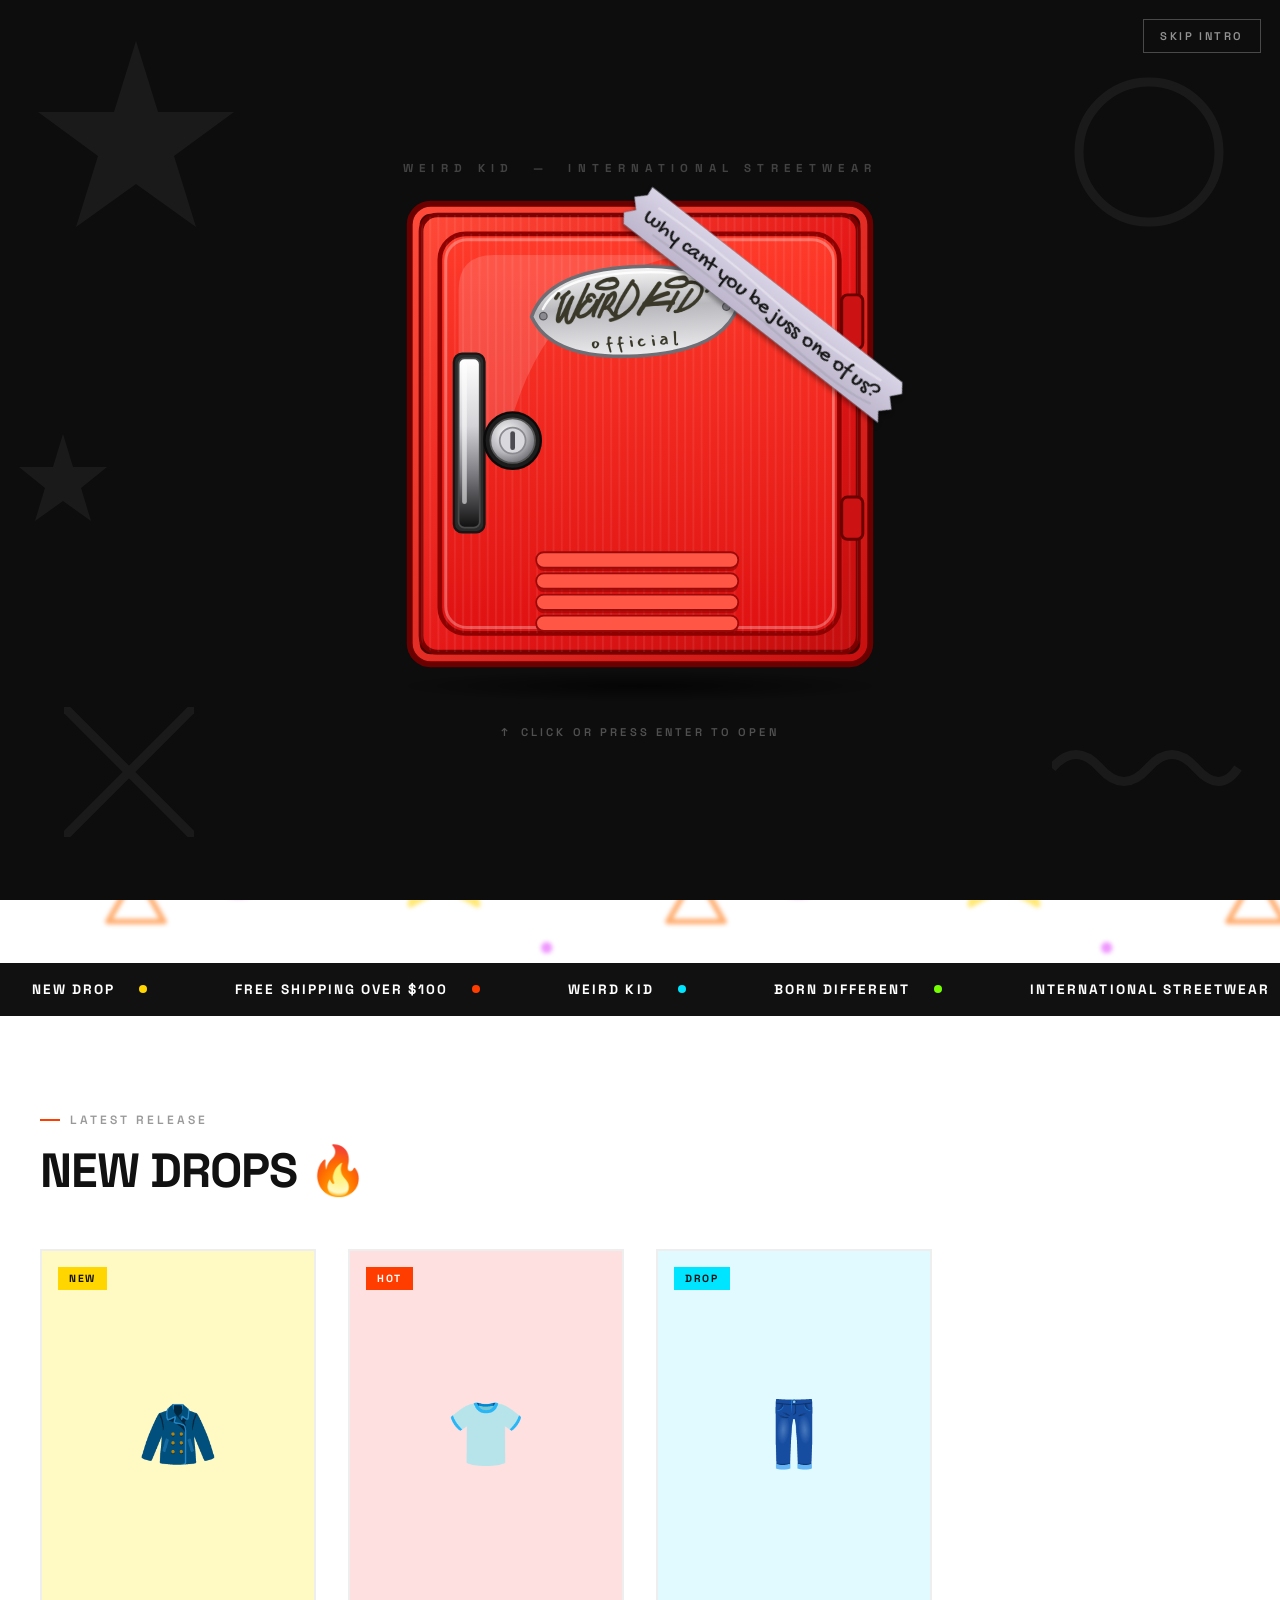
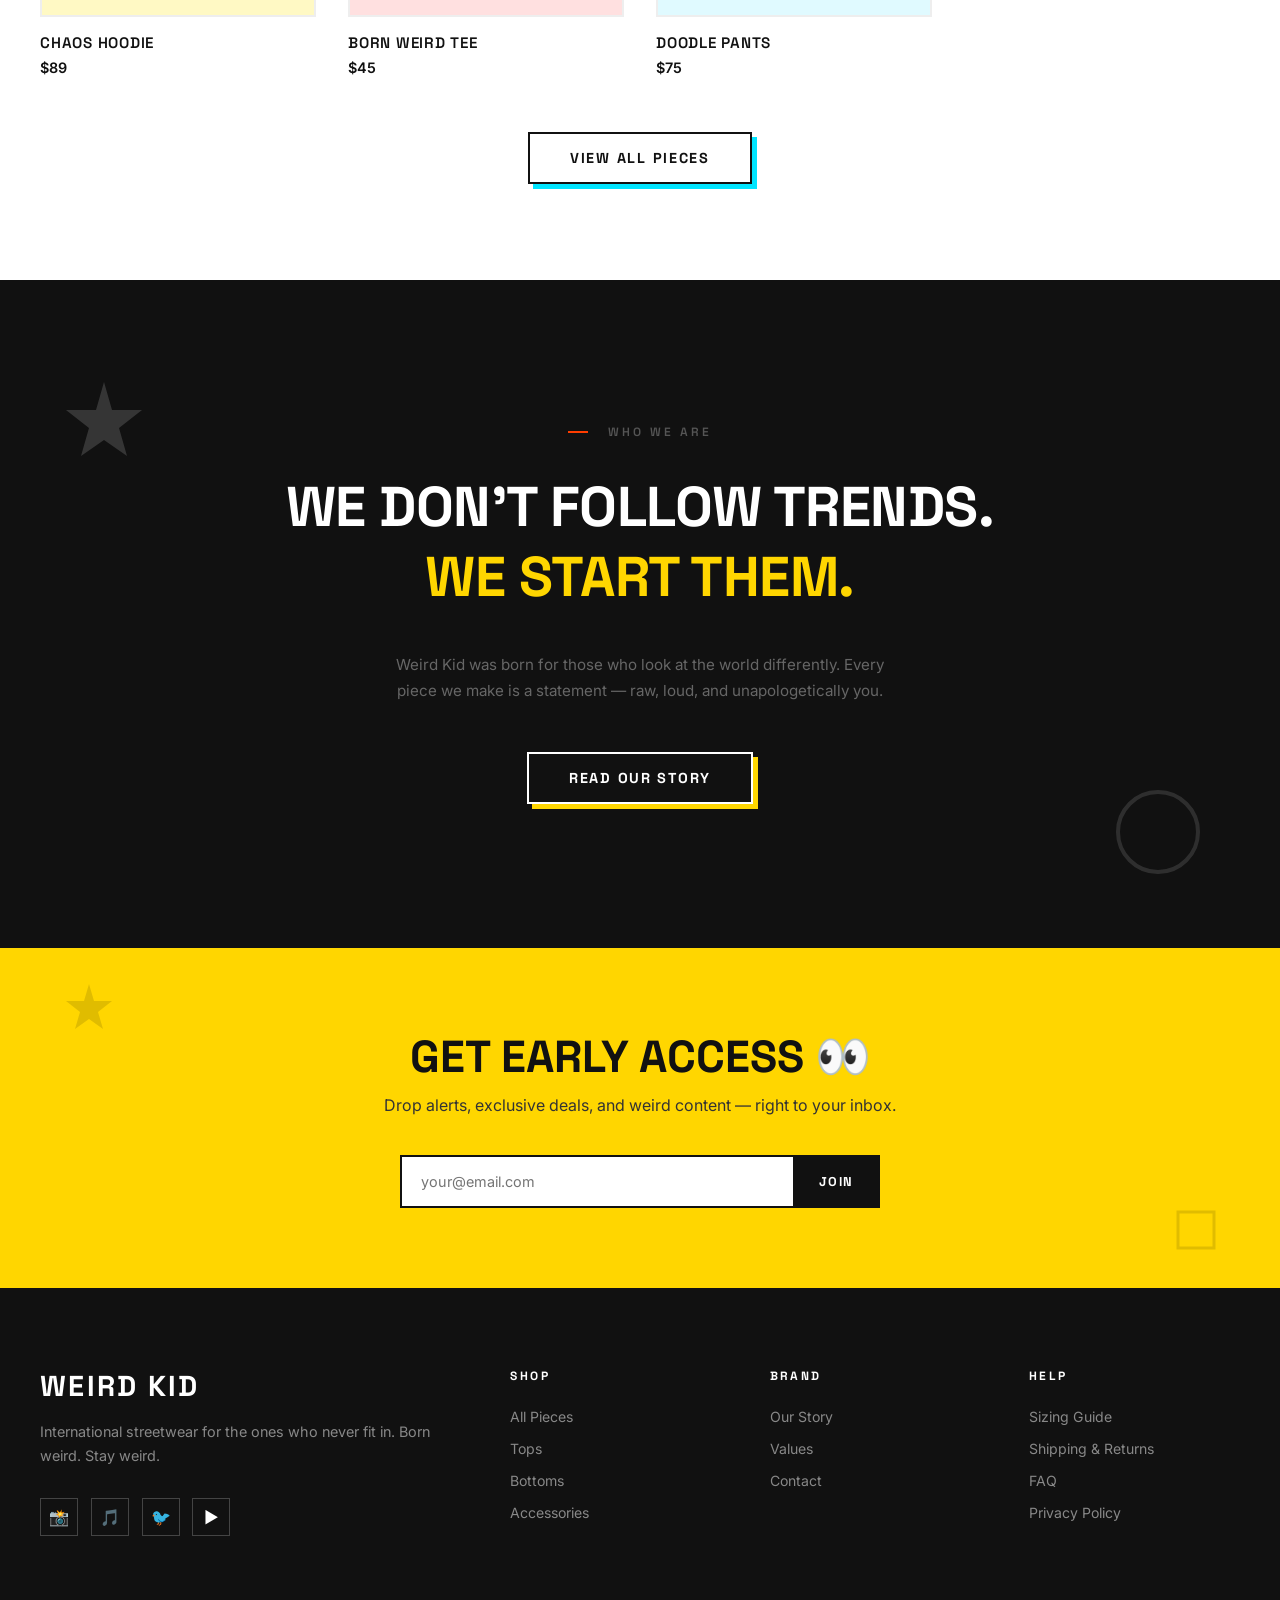
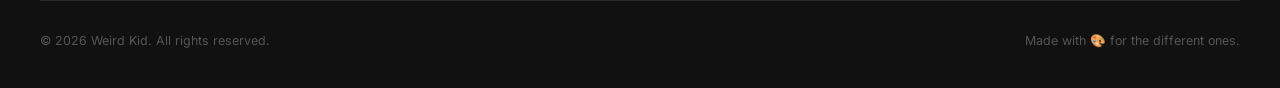
==== commit e29c253e: "Add Shop dropdown menu, account sign-in/create-account modal, and mobile Shop accordion Co-Authored-" ====
--- a/index.html
+++ b/index.html
@@ -438,24 +438,55 @@
     <a href="index.html" class="navbar-logo">WEIRD KID</a>
     <ul class="navbar-links">
       <li><a href="index.html">Home</a></li>
-      <li><a href="collections.html">Collections</a></li>
+      <li class="has-menu">
+        <a href="collections.html">Shop</a><button type="button" class="nav-caret" aria-expanded="false" aria-controls="shop-mega" aria-label="Open shop menu">&#9662;</button>
+        <div class="mega-wrap"><div class="mega" id="shop-mega">
+          <div class="mega-col">
+            <p class="mega-title">Shop by drop</p>
+            <a href="collections.html?filter=new"><span class="mega-dot" style="background:var(--yellow)"></span>New Collection</a>
+            <a href="collections.html?filter=basics"><span class="mega-dot" style="background:var(--cyan)"></span>Basic Apparel</a>
+          </div>
+          <div class="mega-col">
+            <p class="mega-title">Shop by type</p>
+            <a href="collections.html?filter=tops">Tops</a>
+            <a href="collections.html?filter=bottoms">Bottoms</a>
+            <a href="collections.html?filter=accessories">Accessories</a>
+          </div>
+          <a class="mega-feature" href="collections.html">
+            <span>All Pieces</span><small>See everything we've got &rarr;</small>
+          </a>
+        </div></div>
+      </li>
       <li><a href="about.html">About</a></li>
       <li><a href="contact.html">Contact</a></li>
     </ul>
     <div class="navbar-right">
+      <button type="button" class="nav-account" data-account-open aria-haspopup="dialog">
+        <svg width="20" height="20" viewBox="0 0 24 24" fill="none" stroke="currentColor" stroke-width="2" stroke-linecap="round" aria-hidden="true"><circle cx="12" cy="8" r="4"/><path d="M4 21c0-4.4 3.6-7 8-7s8 2.6 8 7"/></svg>
+        <span class="nav-account-label">Account</span>
+      </button>
       <a class="nav-bag" href="collections.html" title="Shop" aria-label="Shop">🛍️</a>
       <button class="hamburger" aria-label="Menu" aria-expanded="false" aria-controls="mobile-menu">
         <span></span><span></span><span></span>
       </button>
     </div>
   </nav>
-
-  <!-- Mobile Menu -->
   <div class="mobile-menu" id="mobile-menu">
     <a href="index.html">Home</a>
-    <a href="collections.html">Collections</a>
+    <div class="mm-group">
+      <button type="button" class="mm-toggle" aria-expanded="false">Shop <span aria-hidden="true">+</span></button>
+      <div class="mm-sub">
+        <a href="collections.html">All Pieces</a>
+        <a href="collections.html?filter=new">New Collection</a>
+        <a href="collections.html?filter=basics">Basic Apparel</a>
+        <a href="collections.html?filter=tops">Tops</a>
+        <a href="collections.html?filter=bottoms">Bottoms</a>
+        <a href="collections.html?filter=accessories">Accessories</a>
+      </div>
+    </div>
     <a href="about.html">About</a>
     <a href="contact.html">Contact</a>
+    <button type="button" class="mm-account" data-account-open>Sign in / Create account</button>
   </div>
 
   <!-- ===== HERO ===== -->
@@ -679,6 +710,31 @@
     </div>
   </footer>
 
+  
+  <!-- ===== ACCOUNT MODAL ===== -->
+  <div class="acct-overlay" id="acct-overlay" hidden>
+    <div class="acct-modal" role="dialog" aria-modal="true" aria-labelledby="acct-title">
+      <button type="button" class="acct-close" aria-label="Close">&times;</button>
+      <div class="acct-tabs" role="tablist">
+        <button type="button" role="tab" class="acct-tab active" data-tab="signin" aria-selected="true">Sign in</button>
+        <button type="button" role="tab" class="acct-tab" data-tab="signup" aria-selected="false">Create account</button>
+      </div>
+      <h2 id="acct-title" class="acct-heading">Welcome back, weirdo.</h2>
+      <form class="acct-form" id="acct-form" novalidate>
+        <div class="acct-field acct-name" hidden><label for="acct-name">Name</label><input id="acct-name" name="name" autocomplete="name" placeholder="Alex Kim"></div>
+        <div class="acct-field"><label for="acct-email">Email</label><input id="acct-email" name="email" type="email" autocomplete="email" placeholder="you@email.com" required></div>
+        <div class="acct-field"><label for="acct-pass">Password</label><input id="acct-pass" name="password" type="password" autocomplete="current-password" placeholder="••••••••" required></div>
+        <p class="acct-error" role="alert" hidden></p>
+        <button type="submit" class="btn acct-submit">Sign in</button>
+      </form>
+      <div class="acct-done" hidden>
+        <p class="acct-done-msg"></p>
+        <button type="button" class="btn acct-continue">Keep shopping</button>
+        <button type="button" class="acct-signout">Sign out</button>
+      </div>
+    </div>
+  </div>
+
   <script src="js/main.js"></script>
 </body>
 </html>
--- a/css/style.css
+++ b/css/style.css
@@ -995,9 +995,8 @@
   .js .reveal:not(.visible) { opacity: 1; transform: none; }
 }
 
-/* ===== DARK HERO WITH SKULL ===== */
+/* ===== SKULL HERO (white background) ===== */
 .sr-only { position:absolute; width:1px; height:1px; overflow:hidden; clip:rect(0 0 0 0); white-space:nowrap; }
-.hero { background: #000; }
 .hero-skull { margin-bottom: 1.5rem; line-height: 0; }
 .hero-skull img {
   display: block;
@@ -1005,16 +1004,7 @@
   height: min(58vh, 560px);
   max-width: 100%;
   margin: 0 auto;
-  mix-blend-mode: lighten; /* black bg of the art melts into the dark hero */
-}
-.hero .hero-doodle-bg { opacity: .22; filter: blur(2px) invert(1); }
-.hero-eyebrow { color: #bbb; }
-.hero-eyebrow::before, .hero-eyebrow::after { background: #666; }
-.hero-subtitle { color: #bbb; margin-bottom: 2rem; }
-.hero .btn { background: #fff; color: #000; border-color: #fff; --btn-shadow: var(--yellow); }
-.hero .btn-outline { background: transparent; color: #fff; border-color: #fff; --btn-shadow: var(--cyan); }
-.hero :focus-visible { outline-color: var(--yellow); }
-.marquee-section { border-top-color: #333; }
+}
 @media (max-width: 768px) { .hero-skull img { height: min(45vh, 420px); } }
 
 /* ===== DARK CONTACT PAGE (matches the footer) ===== */
@@ -1039,3 +1029,109 @@
 .page-dark .btn { background: #fff; color: #000; border-color: #fff; --btn-shadow: var(--yellow); }
 .page-dark .footer { background: #0a0a0a; border-top: 1px solid #2a2a2a; }
 .page-dark :focus-visible { outline-color: var(--yellow); }
+
+/* ===== SHOP DROPDOWN (mega menu) ===== */
+.navbar-links .has-menu { position: relative; display: flex; align-items: center; gap: .15rem; }
+.nav-caret {
+  background: none; border: 0; cursor: pointer; color: var(--black);
+  font-size: .8rem; line-height: 1; padding: .3rem .25rem; transition: transform .2s;
+}
+.has-menu.open .nav-caret, .has-menu:hover .nav-caret { transform: rotate(180deg); }
+.mega-wrap {
+  position: absolute; top: 100%; left: 50%; transform: translateX(-30%);
+  padding-top: 1.6rem; display: none; z-index: 1100;
+}
+.has-menu:hover .mega-wrap, .has-menu.open .mega-wrap, .has-menu:focus-within .mega-wrap { display: block; }
+.mega {
+  display: grid; grid-template-columns: repeat(2, minmax(150px, 1fr)) 190px; gap: 2rem;
+  background: #fff; border: 2px solid var(--black); box-shadow: 6px 6px 0 var(--yellow);
+  padding: 1.6rem 1.8rem; min-width: 560px; text-align: left;
+  animation: mega-in .18s ease-out;
+}
+@keyframes mega-in { from { opacity: 0; transform: translateY(-6px); } }
+.mega-title {
+  font-family: 'Space Grotesk', sans-serif; font-weight: 700; font-size: .7rem;
+  letter-spacing: .2em; text-transform: uppercase; color: #888; margin-bottom: .8rem;
+}
+.mega-col a {
+  display: flex; align-items: center; gap: .6rem; padding: .4rem 0;
+  text-decoration: none; color: var(--black); font-size: .9rem; font-weight: 500;
+  text-transform: none; letter-spacing: 0;
+}
+.mega-col a::after { display: none; }
+.mega-col a:hover { color: var(--red); transform: translateX(3px); }
+.mega-col a { transition: transform .15s, color .15s; }
+.mega-dot { width: 10px; height: 10px; border: 2px solid var(--black); border-radius: 50%; flex-shrink: 0; }
+.navbar-links .mega-feature {
+  display: flex; flex-direction: column; justify-content: flex-end; gap: .3rem;
+  background: var(--black); color: #fff; padding: 1.1rem; text-decoration: none;
+  text-transform: none; letter-spacing: 0; transition: transform .15s, box-shadow .15s;
+}
+.navbar-links .mega-feature::after { display: none; }
+.mega-feature span { font-family: 'Space Grotesk', sans-serif; font-weight: 700; font-size: 1.15rem; text-transform: uppercase; color: #fff; }
+.mega-feature small { font-size: .75rem; color: #bbb; }
+.mega-feature:hover { transform: translate(-2px,-2px); box-shadow: 4px 4px 0 var(--cyan); }
+
+/* ===== ACCOUNT BUTTON + MODAL ===== */
+.nav-account {
+  display: inline-flex; align-items: center; gap: .45rem; background: none; border: 2px solid var(--black);
+  padding: .4rem .8rem; cursor: pointer; color: var(--black);
+  font-family: 'Space Grotesk', sans-serif; font-weight: 600; font-size: .75rem;
+  letter-spacing: .1em; text-transform: uppercase; transition: background .15s, color .15s, transform .15s;
+}
+.nav-account:hover { background: var(--black); color: #fff; transform: translateY(-1px); }
+.acct-overlay {
+  position: fixed; inset: 0; z-index: 2000; background: rgba(0,0,0,.6);
+  display: flex; align-items: center; justify-content: center; padding: 1.2rem;
+}
+.acct-overlay[hidden] { display: none; }
+.acct-modal {
+  position: relative; width: 100%; max-width: 420px; background: #fff; color: var(--black);
+  border: 2px solid var(--black); box-shadow: 8px 8px 0 var(--yellow); padding: 2rem 1.8rem 1.8rem;
+  animation: mega-in .2s ease-out;
+}
+.acct-close {
+  position: absolute; top: .4rem; right: .7rem; background: none; border: 0; cursor: pointer;
+  font-size: 1.8rem; line-height: 1; color: var(--black);
+}
+.acct-tabs { display: flex; margin-bottom: 1.4rem; border-bottom: 2px solid #eee; }
+.acct-tab {
+  flex: 1; background: none; border: 0; cursor: pointer; padding: .7rem 0; color: #888;
+  font-family: 'Space Grotesk', sans-serif; font-weight: 700; font-size: .8rem;
+  letter-spacing: .1em; text-transform: uppercase; border-bottom: 3px solid transparent; margin-bottom: -2px;
+}
+.acct-tab.active { color: var(--black); border-bottom-color: var(--red); }
+.acct-heading { font-size: 1.5rem; text-transform: uppercase; letter-spacing: -.02em; margin-bottom: 1.2rem; }
+.acct-form { display: flex; flex-direction: column; gap: 1rem; }
+.acct-field { display: flex; flex-direction: column; gap: .35rem; }
+.acct-field[hidden] { display: none; }
+.acct-field label {
+  font-family: 'Space Grotesk', sans-serif; font-weight: 600; font-size: .72rem;
+  letter-spacing: .15em; text-transform: uppercase;
+}
+.acct-field input { padding: .8rem .9rem; border: 2px solid #ddd; font: inherit; font-size: .9rem; outline: none; background: #fff; color: var(--black); }
+.acct-field input:focus { border-color: var(--black); }
+.acct-error { color: var(--red); font-size: .82rem; }
+.acct-submit, .acct-continue { width: 100%; text-align: center; }
+.acct-done { text-align: center; display: flex; flex-direction: column; gap: 1rem; }
+.acct-done[hidden] { display: none; }
+.acct-done-msg { font-family: 'Space Grotesk', sans-serif; font-weight: 700; font-size: 1.3rem; text-transform: uppercase; }
+.acct-signout { background: none; border: 0; cursor: pointer; color: #666; text-decoration: underline; font-size: .85rem; }
+
+/* mobile menu additions */
+.mm-toggle, .mm-account {
+  background: none; border: 0; cursor: pointer; text-align: left; padding: 0; color: var(--black);
+  font-family: 'Space Grotesk', sans-serif; font-weight: 600; font-size: 1.1rem;
+  text-transform: uppercase; letter-spacing: .08em;
+}
+.mm-toggle { width: 100%; display: flex; justify-content: space-between; align-items: center; }
+.mm-sub { display: none; flex-direction: column; gap: .8rem; padding: .9rem 0 .2rem 1rem; }
+.mm-sub a { font-size: .95rem; font-weight: 500; text-transform: none; letter-spacing: 0; }
+.mm-group.open .mm-sub { display: flex; }
+.mm-account { border: 2px solid var(--black); padding: .8rem 1rem; text-align: center; font-size: .9rem; }
+@media (max-width: 768px) {
+  .nav-account-label { display: none; }
+  .nav-account { padding: .4rem; border-color: transparent; }
+  .mobile-menu { max-height: calc(100vh - var(--nav-h, 70px)); overflow-y: auto; }
+}
+@media (prefers-reduced-motion: reduce) { .mega, .acct-modal { animation: none; } }
